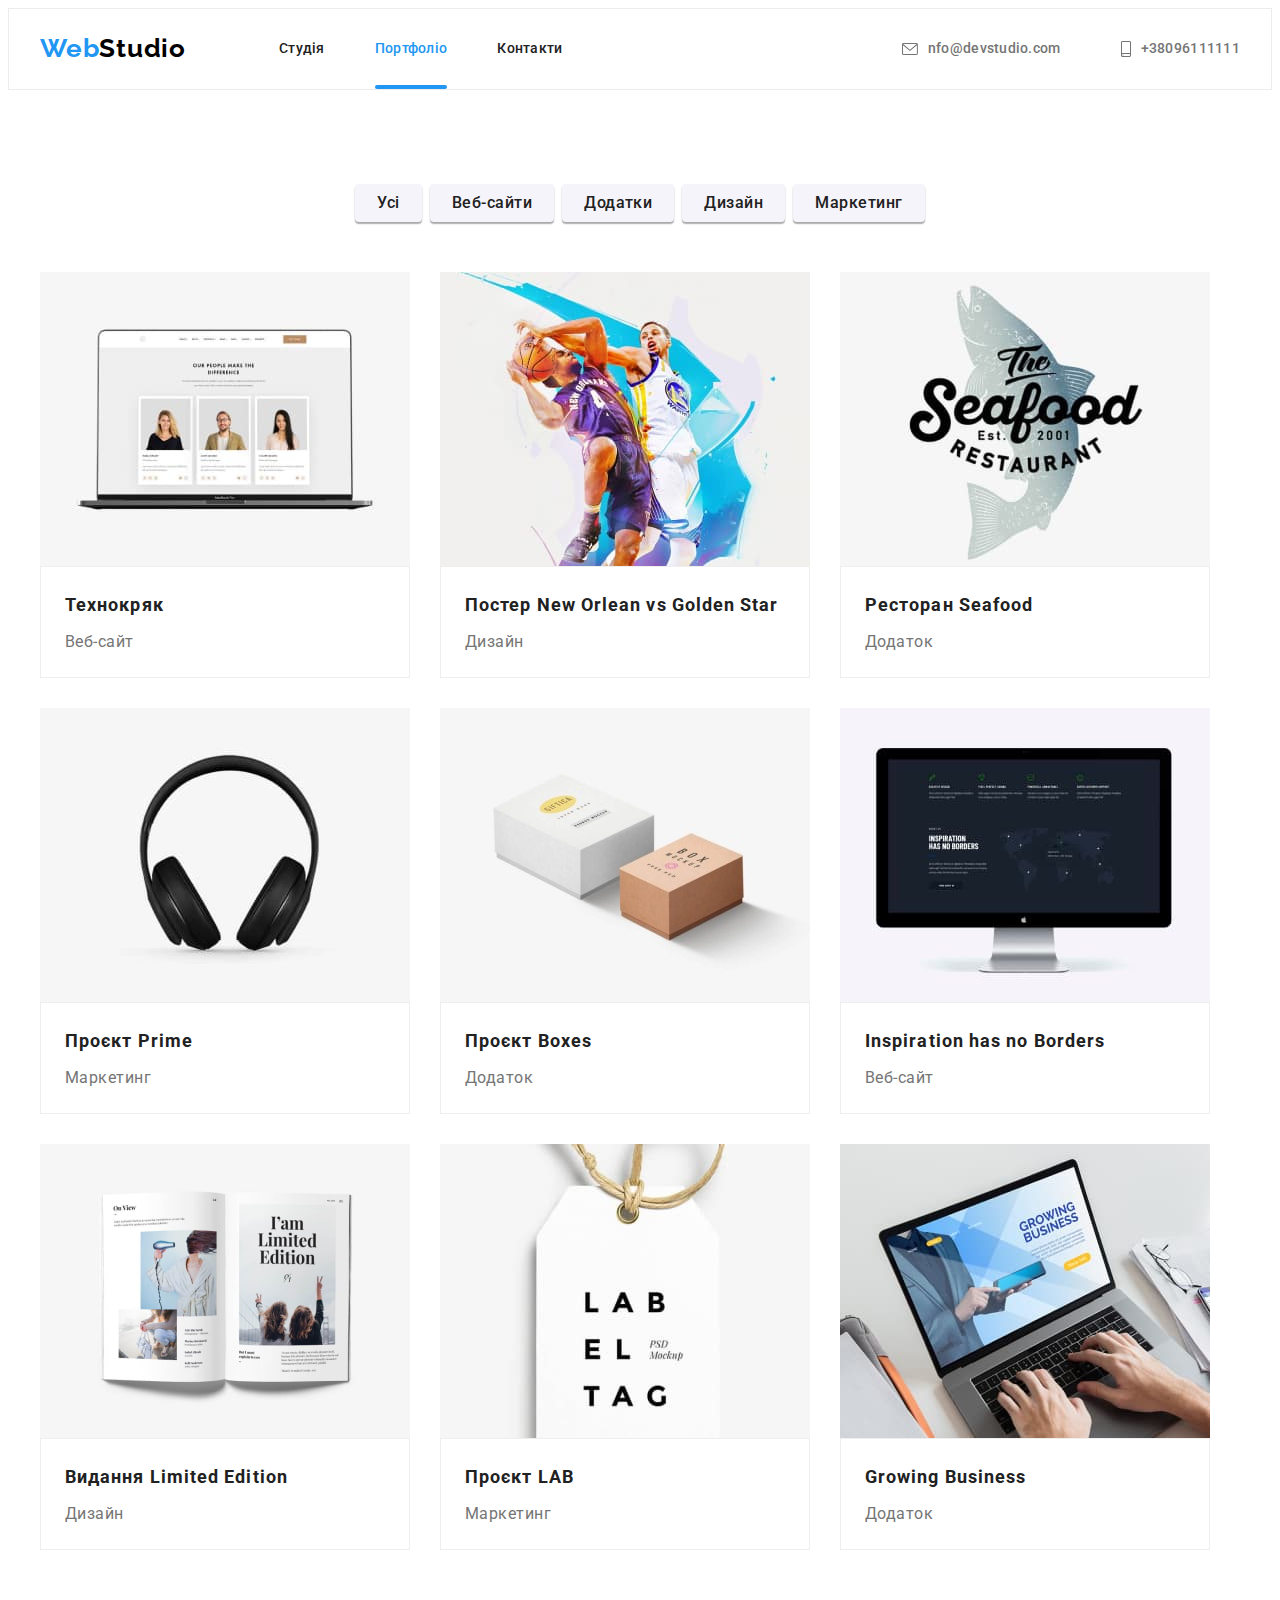
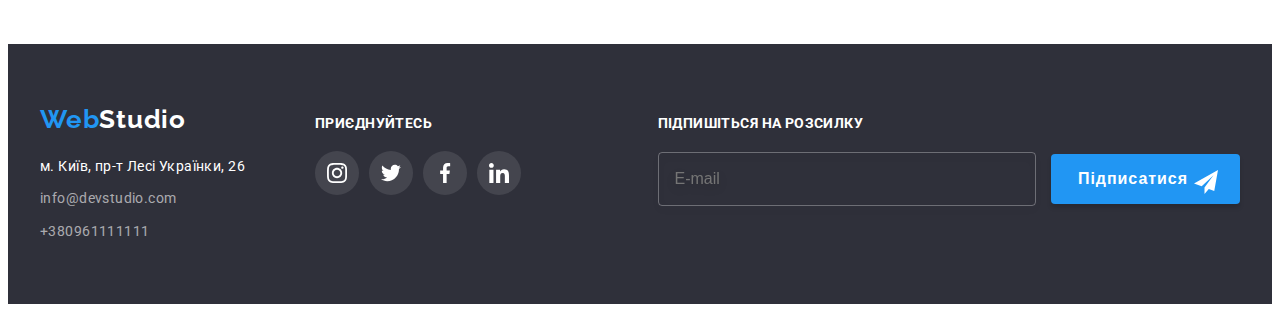
==== portfolio.html @ a63fe0e2 "Initial commit" ====
<!DOCTYPE html>
<html lang="uk">
<head>
    <meta charset="UTF-8" />
    <meta http-equiv="X-UA-Compatible" content="IE=edge" />
    <meta name="viewport" content="width=device-width, initial-scale=1.0" />
    <title>Document</title>
    <link href="https://fonts.googleapis.com/css2?family=Raleway:wght@700&family=Roboto:wght@400;500;700;900&display=swap"
    rel="stylesheet" />
    <link rel="stylesheet" href="https://cdnjs.cloudflare.com/ajax/libs/modern-normalize/1.1.0/modern-normalize.min.css"
        integrity="sha512-wpPYUAdjBVSE4KJnH1VR1HeZfpl1ub8YT/NKx4PuQ5NmX2tKuGu6U/JRp5y+Y8XG2tV+wKQpNHVUX03MfMFn9Q=="
        crossorigin="anonymous" referrerpolicy="no-referrer" />
    <link rel="stylesheet" href="./css/styles.css" />
</head>
<body>
    <header class="header">
        <div class="container header-container">
            <a class="header-logo link " href="./index.html">Web<span>Studio</span></a>
            <nav class="header-navigation"> 
                <ul class="header-list list"> 
                    <li class="header-item"><a class="header-link link" href="./index.html">Студія</a></li>
                    <li class="header-item"><a class="header-link link current" href="./portfolio.html">Портфоліо</a></li>
                    <li class="heder-item"><a class="header-link link" href="">Контакти</a></li>
                </ul>
            </nav>
            <ul class="nav-list list">
                <li class="nav-container">
                    <a class="nav-link link" href="mailto:info@devstudio.com">
                    <svg class="conect-icon" width="16" height="12">
                        <use href="./images/symbol-defs.svg#icon-envelopehover"></use>
                    </svg>nfo@devstudio.com</a></li>
                <li class="nav-container">
                    <a class="nav-link link" href="tel:+380961111111">
                    <svg class="conect-icon" width="10" height="16">
                        <use href="./images/symbol-defs.svg#icon-smartphone"></use>
                    </svg>+38096111111</a></li>
            </ul>
        </div>
    </header>
    <main>  
    <section class="selection"> 
            <h1 class="selection-title visually-hidden">Наші проекти</h1>
            <div class="container">
                <ul class="selection-list list">
                    <li><button class="selection-button" type="button">Усі</button>
                    <li><button class="selection-button" type="button">Веб-сайти</button>
                    <li><button class="selection-button" type="button">Додатки</button>
                    <li><button class="selection-button" type="button">Дизайн</button>
                    <li><button class="selection-button" type="button">Маркетинг</button>
                </ul>
                <ul class="selection-card-list list">
                    <li class="selection-item">
                        <a class="selection-link link" href="">
                            <div class="selection-top-wrap ">
                                <img src="./images/img(1).jpg" alt="Команда" width="370" height="294" />
                                <p class="selection-top-text">Ресурс пропонує комплексні пропозиції з різним рівнем функціоналу та сервісів. Все це дозволить відвідувачу отримати
                                    вичерпні відомості про компанію чи приватну особу.</p>
                            </div>
                            <div class="selection-card">
                                <h2 class="selection-subtitle">Технокряк</h2>
                                <p class="selection-text">Веб-сайт</p>
                                </div>
                        </a>
                    </li>
                    <li class="selection-item">
                        <a class="selection-link link" href="">
                            <div class="selection-top-wrap">
                                <img src="./images/img.jpg" alt="Постер" width="370" />
                                <p class="selection-top-text">Ресурс пропонує комплексні пропозиції з різним рівнем функціоналу та сервісів. Все це
                                    дозволить відвідувачу отримати
                                    вичерпні відомості про компанію чи приватну особу.</p>
                            </div>
                            <div class="selection-card">
                                <h2 class="selection-subtitle">Постер New Orlean vs Golden Star</h2>
                                <p class="selection-text">Дизайн</p>
                            </div>
                        </a>
                    </li>
                    <li class="selection-item">
                        <a class="selection-link link" href="">
                            <div class="selection-top-wrap">
                                <img src="./images/img(2).jpg" alt="Логотип ресторану" width="370" />
                                <p class="selection-top-text">Ресурс пропонує комплексні пропозиції з різним рівнем функціоналу та сервісів. Все це
                                    дозволить відвідувачу отримати
                                    вичерпні відомості про компанію чи приватну особу.</p>
                            </div>
                            <div class="selection-card">
                                <h2 class="selection-subtitle">Ресторан Seafood</h2>
                                <p class="selection-text">Додаток</p>
                            </div>
                        </a>
                    </li>
                    <li class="selection-item">
                        <a class="selection-link link" href="">
                           <div class="selection-top-wrap">
                                <img src="./images/img(3).jpg" alt="Навушники" width="370" />
                                <p class="selection-top-text">Ресурс пропонує комплексні пропозиції з різним рівнем функціоналу та сервісів. Все це
                                    дозволить відвідувачу отримати
                                    вичерпні відомості про компанію чи приватну особу.</p>
                           </div>
                            <div class="selection-card">
                                <h2 class="selection-subtitle">Проєкт Prime</h2>
                                <p class="selection-text">Маркетинг</p>
                            </div>
                        </a>
                    </li>
                    <li class="selection-item">
                        <a class="selection-link link" href="">
                           <div class="selection-top-wrap">
                                <img src="./images/img(4).jpg" alt="Коробочки" width="370" />
                                <p class="selection-top-text">Ресурс пропонує комплексні пропозиції з різним рівнем функціоналу та сервісів. Все це
                                    дозволить відвідувачу отримати
                                    вичерпні відомості про компанію чи приватну особу.</p>
                           </div>
                            <div class="selection-card">
                                <h2 class="selection-subtitle">Проєкт Boxes</h2>
                                <p class="selection-text">Додаток</p>
                            </div>
                        </a>
                    </li>
                    <li class="selection-item">
                        <a class="selection-link link" href="">
                            <div class="selection-top-wrap">
                                <img src="./images/img(6).jpg" alt="Компютер" width="370" />
                                <p class="selection-top-text">Ресурс пропонує комплексні пропозиції з різним рівнем функціоналу та сервісів. Все це
                                    дозволить відвідувачу отримати
                                    вичерпні відомості про компанію чи приватну особу.</p>
                            </div>
                            <div class="selection-card">
                                <h2 class="selection-subtitle">Inspiration has no Borders</h2>
                                <p class="selection-text">Веб-сайт</p>
                            </div>
                        </a>
                    </li>
                    <li class="selection-item">
                        <a class="selection-link link" href="">
                            <div class="selection-top-wrap">
                                <img src="./images/img(7).jpg" alt="Книжка" width="370" />
                                <p class="selection-top-text">Ресурс пропонує комплексні пропозиції з різним рівнем функціоналу та сервісів. Все це
                                    дозволить відвідувачу отримати
                                    вичерпні відомості про компанію чи приватну особу.</p>
                            </div>
                            <div class="selection-card">
                                <h2 class="selection-subtitle">Видання Limited Edition</h2>
                                <p class="selection-text">Дизайн</p>
                            </div>
                        </a>
                    </li>
                    <li class="selection-item">
                        <a class="selection-link link" href="">
                            <div class="selection-top-wrap">
                                <img src="./images/img(8).jpg" alt="Етикетка" width="370" />
                                <p class="selection-top-text">Ресурс пропонує комплексні пропозиції з різним рівнем функціоналу та сервісів. Все це
                                    дозволить відвідувачу отримати
                                    вичерпні відомості про компанію чи приватну особу.</p>
                            </div>
                            <div class="selection-card" >
                                <h2 class="selection-subtitle">Проєкт LAB</h2>
                                <p class="selection-text">Маркетинг</p>
                            </div>
                        </a>
                    </li>
                    <li class="selection-item">
                        <a class="selection-link link" href="">
                            <div class="selection-top-wrap">
                                <img src="./images/img(9).jpg" alt="Ноутбук" width="370" />
                                <p class="selection-top-text">Ресурс пропонує комплексні пропозиції з різним рівнем функціоналу та сервісів. Все це
                                    дозволить відвідувачу отримати
                                    вичерпні відомості про компанію чи приватну особу.</p>
                            </div>
                            <div class="selection-card">
                                <h2 class="selection-subtitle">Growing Business</h2>
                                <p class="selection-text">Додаток</p>
                            </div>
                        </a>
                    </li>
                </ul>
            </div>
    </section>
    </main>
    <footer class="footer">
        <div class="container contact-container">
            <div class="footer-contacts">
                <a class="footer-logo link" href="./index.html">Web<span>Studio</span></a>
                <address class="address">
                    <ul class="footer-list list">
                        <li class="footer-item">
                            <a class="footer-link-adres link" href="https://goo.gl/maps/wc6iRc1QhQnu1MyQA" target="_blank"
                                rel="noreferrer noopener"> м. Київ, пр-т Лесі Українки, 26</a></li>
                        <li class="footer-item">
                            <a class="footer-link link" href="mailto:info@devstudio.com">info@devstudio.com</a></li>
                        <li class="footer-item">
                            <a class="footer-link link" href="tel:+380961111111">+380961111111</a></li>
                    </ul>
                </address>
            </div>
            <div class="footer-online">
                <p class="footer-headline">Приєднуйтесь</p>
                <ul class="footer-online-list">
                    <li class="online-iteam">
                        <a class="online-soc-link" href="">
                            <svg class="online-soc-icon" width="20" height="20">
                                <use href="./images/symbol-defs.svg#icon-instagram"></use>
                            </svg>
                        </a>
                    </li>
                    <li class="online-iteam">
                        <a  class="online-soc-link" href="">
                            <svg class="online-soc-icon" width="20" height="20">
                                <use href="./images/symbol-defs.svg#icon-twitter"></use>
                            </svg>
                        </a>
                    </li>
                    <li class="online-iteam">
                        <a class="online-soc-link" href="">
                            <svg class="online-soc-icon" width="20" height="20">
                                <use href="./images/symbol-defs.svg#icon-facebook"></use>
                            </svg>
                        </a>
                    </li>
                    <li class="online-iteam">
                        <a  class="online-soc-link" href="">
                            <svg class="online-soc-icon" width="20" height="20">
                                <use href="./images/symbol-defs.svg#icon-linkedin"></use>
                            </svg>
                        </a>
                    </li>
                </ul>
            </div>
            <div class="footer-cheked">
                <p class="footer-headline-cheked">Підпишіться на розсилку</p>
                <input type="email" class="footer-input" placeholder="E-mail">
                <button class="footer-btn" type="submit">Підписатися
                    <svg class="footer-btn-icon" width="24" height="24">
                        <use href="./images/symbol-defs.svg#icon-icon-send"></use>
                    </svg>
                </button>
            </div>
        </div>
    </footer>
</body>

</html>
---- css/styles.css ----
/*@font-face {
    font-family: Roboto Bold;
    src: url(../fonts/Roboto-Bold.ttf);
}

@font-face {
    font-family: Roboto Black;
    src: url(../fonts/Roboto-Black.ttf);
}
@font-face {
        font-family:Roboto Medium ;
        src: url(../fonts/Roboto-Medium.ttf);
    }
@font-face {
    font-family: Roboto Regular;
    src: url(../fonts/Roboto-Regular.ttf);
}
@font-face {
    font-family: Raleway;
    src: url(../fonts/Raleway-VariableFont_wght.ttf);
}*/ 

:root{
    --main-title-color:#FFFFFF;
    --second-title-color: #2F303A;
    --accent-color:#2196F3;
    --maine-text-color:#757575;
    --typical-lh:1.19;
    --main-font:font-family:'Roboto',sans-serif;
    --timing-function:cubic-bezier(0.4,0,0.2,1)
    }
p, 
h1,
h2, 
h3, 
h4,
h5, 
h6 {
    margin: 0;
    }

ul, ol {
    margin: 0;
    padding-left: 0;
    }

address {
    font-style: normal;
}
img {
    display: block;
    max-width: 100%;
    height: auto;
}
.section {
    padding-top: 94px;
    padding-bottom: 94px;
}


body {
    font-family:'Roboto', sans-serif;
    font-size: 14px;
    letter-spacing: 0.03em;
    color:var(--main-title-color);
}


.header-logo span{
        color: #000000;
}

.footer-logo span {
    color: #FFFFFF;
}

.modal-treaty span {
    color: var(--accent-color);
}
.list {
    list-style: none;
}

.link {
    text-decoration: none;
}
.hero-button{
    font-style: inherit;
}
.section-title{
        font-family:var(--main-font);
        font-weight: 700;
        font-size: 36px;
        line-height: 1.16;
        text-align: center;
        letter-spacing: 0.03em;
}
.container {
    width: 1200px;
    padding-left: 15px;
    padding-right: 15px;
    margin: 0 auto;
}

.visually-hidden {
    position: absolute;
    width: 1px;
    height: 1px;
    margin: -1px;
    border: 0;
    padding: 0;

    white-space: nowrap;
    clip-path: inset(100%);
    clip: rect(0 0 0 0);
    overflow: hidden;
}


/* ----HEADER----- */
.header  {
    display:block;
    background-color: var(--main-title-color);
    border: 1px solid #ECECEC
}
.header-logo {
    margin-right: 93px;
    padding-top: 24px;
    padding-bottom: 25px;
}
.header-navigation {
    display: flex;
    align-items: center;
}
.header-container {
    display: flex;
    align-items: center;
}

.header-list{
    display: flex;
    gap: 50px;
}

.header-logo,
.footer-logo {
        font-family:'Raleway', sans-serif;
        font-weight: 700;
        font-size: 26px;
        line-height: var(--typical-lh);
        /* identical to box height */
        letter-spacing: 0.03em;
        color: var(--accent-color);
}
.header-link {
    font-family: var(--main-font);
    font-weight: 500;
    font-size: 14px;
    line-height: 1.14;
    letter-spacing: 0.02em;
    color: #212121;
    transition-property: color;
    transition-timing-function: var(--timing-function);
    transition-duration: 250ms; 
    display: block; 
    padding: 32px 0;


}

    .header-link.current {
    position: relative;
    display: block;
    text-decoration: none;
    color:var(--accent-color);
    padding: 32px 0;
    
    
} 

.header-link.current::after {
    content: "";
    position: absolute;
    left: 0;
    bottom: 0;
    display: block;
    width: 100%;
    height: 4px;
    background: #2196F3;
    border-radius: 2px;
}

.header-link:hover,
.header-link:focus,
.header-link.current:hover,
.header-link.current:focus,
.nav-link:hover, 
.nav-link:focus,
.button:hover,
.footer-link:hover,
.footer-link:focus,
.footer-link-adres:hover,
.footer-link-adres:focus {
color:var(--accent-color);
}

.nav-list {
    display: flex;gap: 50px;
    margin-left: auto;

}
.nav-link {
    font-family: var(--main-font);
    font-weight: 500;
    font-size: 14px;
    line-height: 1.14;
    letter-spacing: 0.02em;
    color:var(--maine-text-color);
    display: flex;
    align-items: center;
    margin-right: 0;
    margin-left: auto;
    gap: 10px;
    transition-property: color;
    transition-timing-function:var(--timing-function);
    transition-duration: 250ms;
}


.conect-icon {
    align-items: center;
    margin-left: 10px;
    fill: currentColor;
}
.conect-icon:hover 
.conect-icon:focus {
    color: var(--accent-color);
}

.current {
    color: var(--accent-color);
}
/* ----------HERO-------------- */

.hero{
    background-color: #2F303A;
    text-align: center;
    padding-top: 200px;
    padding-bottom: 280px;
    background-image: linear-gradient(rgba(47, 48, 58, 0.4), 
    rgba(47, 48, 58, 0.4)), 
    url(../images/hero.jpg);
    background-repeat: no-repeat;
    background-position: center;
    background-size: cover;
    max-width: 1600px;
    height: 600px;
    margin-left: auto;
    margin-right: auto;

}

.hero-title{
    font-family: var(--main-font);
    font-weight: 900;
    font-size: 44px;
    line-height: 1.36;
    text-align: center;
    letter-spacing: 0.06em;
    text-transform: uppercase;
    color: var(--main-title-color);
    margin: 0 auto;
    max-width: 696px;
    margin-bottom: 30px;
}
.hero-button {
    font-family: var(--main-font);
    font-weight: 700;
    font-size: 16px;
    line-height: 1.88;
    /* identical to box height, or 188% */
    
    align-items: center;
    text-align: center;
    letter-spacing: 0.06em;
    cursor: pointer;
    color: #FFFFFF;
    background: var(--accent-color);
    border-radius: 4px;
    padding: 12px 32px;
    border: none;
    
}



/* --------ABOUT------- */
.about {
    padding-bottom: 94px;
    padding-top: 94px;
}


.about-list {
    display: flex;
    gap: 30px;
}
.about-item::before {
    display: block;
    content: "";
    height: 120px;
    background-repeat: no-repeat;
    background-position: center;
    background-color: #F5F4FA;
    
}
.icon-antenna::before {
    background-image: url(../images/antenna1\(1\).svg);
}
.icon-clock::before {
    background-image: url(../images/clock1\(1\).svg);
}
.icon-diagram::before{
    background-image: url(../images/diagram1.svg);
}
.icon-astronaut::before {
    background-image: url(../images/astronaut\(1\).svg);
}
.about-subtitle {
        font-family: var(--main-font);
        font-weight: 700;
        font-size: 14px;
        line-height: 1.14;
        letter-spacing: 0.03em;
        text-transform: uppercase;
        color: var(--second-title-color);
        padding-top: 30px ;
        padding-bottom: 10px;
}

.about-text {
    font-family: var(--main-font);
    font-weight: 400;
    font-size: 14px;
    line-height: 1.71;
    letter-spacing: 0.03em;
    color:var(--maine-text-color);
    
}
/* -----PORTFOLIO----- */

.portfolio { 
    padding-bottom: 94px;
}

.portfolio-title ,
.team-title {
    color: var(--second-title-color);
    margin-bottom: 50px;
}

.portfolio-list {
    display: flex;
    gap: 30px;
}
img {
    display: block;
    min-width: 100%;
    height: auto;
}

.portfolio-text {
        font-weight: 700;
        line-height: 1.14;
        text-transform: uppercase;
        color: #FFFFFF;
        width: 370px;
        height: 70px;
        display: flex;
        align-items: center;
        justify-content: center;
        background-color: rgba(47, 48, 58, 0.8);
        position: absolute;
        bottom: 0;
}

.portfolio-item {
    position: relative;
}


/* ------TEAM------ */
.team {
    background: #F5F4FA;
    padding-top: 94px;
    padding-bottom: 94px;

}

.team-list {
    display: flex;
    gap: 30px;
}

.team-item {
    background: #FFFFFF;
        /* material shadow v1 */
    box-shadow: 0px 1px 3px rgba(0, 0, 0, 0.12), 0px 1px 1px rgba(0, 0, 0, 0.14), 0px 2px 1px rgba(0, 0, 0, 0.2);
    border-radius: 0px 0px 4px 4px;
    width: calc((100%-60px)/3);
    align-items: center;
}
.team-item-content {
    padding-top: 30px;
    padding-bottom: 30px;
    box-shadow: 0px 10px 3px rgba(0, 0, 0, 0.12);
}

.team-title {
        color: var(--second-title-color);
}

.team-subtitle {
        font-family: var(--main-font);
        font-weight: 500;
        font-size: 16px;
        line-height:var(--typical-lh);
        /* identical to box height */
        text-align: center;
        letter-spacing: 0.03em;
        color: var(--second-title-color);
        margin-bottom: 10px
        ;
}

.team-text{
    font-family: var(--main-font);
    font-size: 16px;
    line-height:var(--typical-lh);
    /* identical to box height */
    text-align: center;
    letter-spacing: 0.03em;
    color:var(--maine-text-color);
    margin-bottom: 16px;
} 
.team-soc-list {
    display: flex;
    align-items: center;
    justify-content: center;
    gap: 10px;

}

.team-soc-link {
    width: 44px;
    height: 44px;
    border-radius: 50%; 
    display: flex;
    align-items: center;
    justify-content: center;
    cursor: pointer;
    color: #AFB1B8;
    transition-property: background-color, color;
    transition-duration: 250ms;
    transition-timing-function: var(--timing-function);


}
.team-soc-icon {
    fill: currentColor;
    
}
.team-soc-link:hover,
.team-soc-link:focus {
background-color: var(--accent-color);
color: #FFFFFF;
}


/*---------CLIENTS---------*/
.clients {
    padding-top: 94px;
    padding-bottom: 94px;
}
.clients-list {
    display: flex;
    gap: 30px;
}
.clients-title {
    margin-bottom: 50px;
    font-weight: 700;
    font-size: 36px;
    line-height: 1.23;
    text-align: center;
    letter-spacing: 0.03em;
    color: #212121;

}

.clients-soc-link {
    width: 170px;
    height: 92px;
    border: 1px solid #AFB1B8; 
    border-radius: 4px;
    cursor: pointer;
    color: #AFB1B8;
    display: flex;
    align-items: center;
    justify-content: center;
    transition-property: color, border;
    transition-duration: 250ms;
    transition-timing-function: var(--timing-function);
}


.client-soc-icon { 
    fill: currentColor;
}

.clients-soc-link:hover,
.clients-soc-link:focus {
    border: 1px solid ;
    color: var(--accent-color);
}

/*---------PORTFOLIO--------*/

/*-----SELECTION------  */

.selection {
    padding: 94px 0;
}

.selection-list {
    display: flex;
    justify-content: center;
    column-gap: 8px;
    margin-bottom: 50px;
}

.selection-button {
    font-family: var(--main-font);
    font-weight: 500;
    font-size: 16px;
    line-height: 1.62;
    /* identical to box height, or 162% */
    text-align: center;
    letter-spacing: 0.03em;
    color: #212121;
    background: #F5F4FA;
    cursor: pointer;
    /* shadow-middle */
    padding: 6px 22px;
    box-shadow: 0px 2px 1px rgba(0, 0, 0, 0.2), 0px 1px 2px rgba(0, 0, 0, 0.08), 0px 2px 2px rgba(0, 0, 0, 0.12);
    border-radius: 4px;
    border-bottom: 1px solid #ECECEC;
    border: none;
    transition-property: background-color, color, box-shadow;
    transition-duration: 250ms;
    transition-timing-function: var(--timing-function);
}

.selection-button:hover,
.selection-button:focus {
    color: var(--main-title-color);
    background: var(--accent-color);
    box-shadow: 0px 4px 4px rgba(0, 0, 0, 0.25);
}

.selection-link {
    display: block;
    transition-property: background-color, color, box-shadow;
    transition-duration: 250ms;
    transition-timing-function: var(--timing-function);
}

.selection-link:hover,
.selection-link:focus {
    box-shadow: 0px 5px 5px 0px rgba(0, 0, 0, 0.6);
}
.selection-item {
    transition-property:  box-shadow;
    transition-duration: 250ms;
    transition-timing-function: var(--timing-function);
}
.selection-item:hover .selection-top-text {
    transform: translateY(0);


}

.selection-top-wrap {
    position: relative;
    overflow: hidden;
}

.selection-top-text {
    position: absolute;
    top: 0;
    left: 0;
    color: #FFFFFF;
    font-weight: 400;
    font-size: 18px;
    line-height: 1.56;
    letter-spacing: 0.03em;
    background-color: #2196F3;
    padding: 63px 24px;
    height: 100%;
    transform: translateY(100%);
    transition: transform 300ms linear;
    overflow: auto;
}

.selection-subtitle {
    font-family: var(--main-font);
    font-weight: 700;
    font-size: 18px;
    line-height: 2;
    /* identical to box height, or 200% */
    letter-spacing: 0.06em;
    color: #212121;
    margin-bottom: 4px;
}

.selection-text {
    font-family: var(--main-font);
    font-weight: 400;
    font-size: 16px;
    line-height: 1.87;
    /* identical to box height, or 188% */
    letter-spacing: 0.03em;
    color: #757575;
}

.selection-card-list {
    display: flex;
    flex-wrap: wrap;
    gap: 30px;
    width: ((100%-60px)/3);
}

.selection-card {
    padding: 20px 24px;
    border: 1px solid #EEEEEE;
}



/* ---------FOOTER-------- */

.footer {
    background-color: #2F303A;
    padding: 60px 0;
}
.address {
    font-style: normal;
    margin-top: 20px;
}

.footer-link-adres {
    font-family: var(--main-font);
        font-size: 14px;
        line-height: 1.71;
        letter-spacing: 0.03em;
        color: #FFFFFF;
        transition-property:  color;
        transition-duration: 250ms;
        transition-timing-function: var(--timing-function);
}
.footer-link {
    font-family: var(--main-font);
    font-size: 14px;
    line-height: 1.71;
    letter-spacing: 0.03em;
    color: rgba(255, 255, 255, 0.6);
    transition-property: color;
    transition-duration: 250ms;
    transition-timing-function: var(--timing-function);
}
.footer-item {
    margin-bottom: 9px;
}
.footer-item:last-child {
    margin-bottom:  0px;
}
.contact-container {
    display: flex;
    align-items: baseline;
    
}
.footer-online{
    margin-left: 70px;
}

.footer-headline { 
    font-weight: 700;
    line-height: 1,14;   
    letter-spacing: 0,03em;
    text-transform: uppercase;
    color:#FFFFFF; 
    margin-bottom: 20px;
}
.footer-online-list {
    display: flex;
    justify-content:space-between;
    gap: 10px;

}
.online-iteam {
    display: flex;   
}

.online-soc-link {
    width: 44px;
    height: 44px;
    border-radius: 50%;
    display: flex;
    align-items: center;
    justify-content: center;
    background-color:rgba(255, 255, 255, 0.1);
    fill: #FFFFFF;
    transition-property: background-color;
    transition-duration: 250ms;
    transition-timing-function: var(--timing-function);
}
.online-soc-link:hover,
.online-soc-link:focus {
    background-color: var(--accent-color);
}

.footer-cheked {
    margin-left: auto;
}
.online-soc-icon {
    color: currentColor;
}
.footer-headline-cheked {
    font-weight: 700;
    font-size: 14px;
    line-height: 1.14;
    letter-spacing: 0.03em;
    text-transform: uppercase;
    color: #FFFFFF;
    margin-bottom: 20px;
}
.footer-input {
    width: 358px;
    height: 50px;
    border: 1px solid rgba(255, 255, 255, 0.3);
    filter: drop-shadow(0px 4px 4px rgba(0, 0, 0, 0.15));
    border-radius: 4px;
    font-weight: 400;
    font-size: 16px;
    line-height: 1.25;
    color: rgba(255, 255, 255, 0.6);
    background-color: transparent;
    cursor: pointer;
    padding-left: 16px;

    
}

.footer-btn {
    padding: 8px 50px 8px 25px;
    margin-left: 12px;
    font-weight: 700;
    font-size: 16px;
    line-height: 1.88;
    letter-spacing: 0.06em;
    color: #FFFFFF;
    background-color: var(--accent-color);
    box-shadow: 0px 4px 4px rgba(0, 0, 0, 0.15);
    border-radius: 4px;
    border-color: transparent;
    position: relative;
    cursor: pointer;
    
}
.footer-btn-icon {
    position: absolute;
    bottom: 8px;
    right: 8px;
    transform: translate(-50%);
}


/*------MODAL----------*/
.backdrop {
    position: fixed;
    top: 0;
    left: 0;
    width: 100%;
    height: 100%;
    background-color: rgba(0, 0, 0, 0.2);
    transition: opacity 250ms ,  visibility 250ms;
    transition-timing-function: var(--timing-function);
}

.modal {
    width: 528px;
    min-height: 581px;
    background-color: #FFFFFF;
    position: absolute;
    top: 50%;
    left: 50%;
    transform: translate(-50%, -50%) scaleY(1);
    transition: transform 250ms ;
    transition-timing-function: var(--timing-function);
    padding: 40px;
}

.backdrop.is-hidden .modal {
    transform: translate(-50%, -50%) scaleY(0);
}

.modal-btn {
    width: 30px;
    height: 30px;
    color: var(--maine-text-color);
    border: 1px solid #757575;
    border-radius: 50%;
    background-color: transparent;
    position: absolute;
    right: 8px;
    top: 8px;
    display: flex;
    align-items: center;
    justify-content: center;
    padding: 0;
    cursor: pointer;
    transition: color 250ms var(--timing-function),
    border 250ms var(--timing-function)
}
.modal-close-icon {
    position: absolute;
    fill: currentColor;
}

.modal-btn:focus ,
.modal-btn:hover {
    border: 1px solid var(--accent-color);
    color: var(--accent-color);
}

.modal-title {
    font-size: 20px;
    font-weight: 700;
    line-height: 1.15;
    text-align: center;
    color: #212121;
    margin-bottom: 12px;
    
}


.is-hidden {
    opacity: 0;
    visibility: hidden;
    pointer-events: none;
}
.modal-input {
    width: 100%;
    height: 40px;
    border: 1px solid;
    border-radius: 6px;
    font-size: 12px;
    font-weight: 400;
    line-height: 1.16;
    outline: transparent;
    padding-left: 42px;
    cursor: pointer;
    position: relative;
    transition: color 250ms var(--timing-function),
    border 250ms var(--timing-function)
    
}
.modal-input-icon {
    position: absolute;
    top: 50%;
    transform: translateY(-50%);
    left: 15px;
    cursor: pointer;
    fill: var(--maine-text-color);

}

.modal-input:focus  {
    border: 1px solid var(--accent-color);
}

.modal-input:focus +.modal-input-icon {
    fill: var(--accent-color);
}

.form-field {
    display: block;
    margin-bottom: 10px ;
}
.modal-label-text {
    font-weight: 400;
    font-size: 12px;
    line-height: 1.16;
    letter-spacing: 0.01em;
    color: var(--maine-text-color);
    margin-bottom: 4px;
    display: block;
}
.input-wrap {
position: relative;
}

.modal-coment {
    width: 100%;
    height: 120px;
    border: 1px solid var(--maine-text-color);
    border-radius:6px ;
    resize: none;
    padding: 10px;
    outline: transparent;
    transition: color 250ms var(--timing-function), border 250ms var(--timing-function);
}

.modal-coment:focus {
    border-color: var(--accent-color) ;
}

.modal-coment::placeholder {
    font-size: 12px;
    line-height: 1.16;
    color: rgba(117, 117, 117, 0.5);
}
.treaty {
color: var(--accent-color);
}

.check-text {
    font-weight: 400;
    font-size: 14px;
    line-height: 1.71;
    letter-spacing: 0.03em;
    color: var(--maine-text-color);
    display: flex;
    align-items: center;
    justify-content: center;
    gap: 10px;
    margin-bottom: 30px;
    }

    .check-text span {
    width: 16px;
    height: 15px;
    border: 2px solid var(--second-title-color);
    border-radius: 2px;
    margin-right: 5px;
    display: flex;
    align-items: center;
    justify-content: center;
    fill: transparent;
    position: relative;
    }

    .input-check:checked + .check-text span {
        background-color: var(--accent-color);
        border-color: transparent;
        fill: #FFFFFF;
    }

    .input-check:focus + .check-text span {
    border-color:var(--accent-color);
    }

    .check-btn {
        padding: 8px 50px;
        color: #FFFFFF;
        background-color: var(--accent-color);
        box-shadow: 0px 4px 4px rgba(0, 0, 0, 0.15);
        border-radius: 4px;
        border-color: transparent;
        font-weight: 700;
        font-size: 16px;
        line-height: 1.87;
        letter-spacing: 0.06em;
        display: flex;
        align-items: center;
        justify-content: center;
        cursor: pointer;
        position: absolute;
        left: 50%;
        transform: translate(-50%);


    }
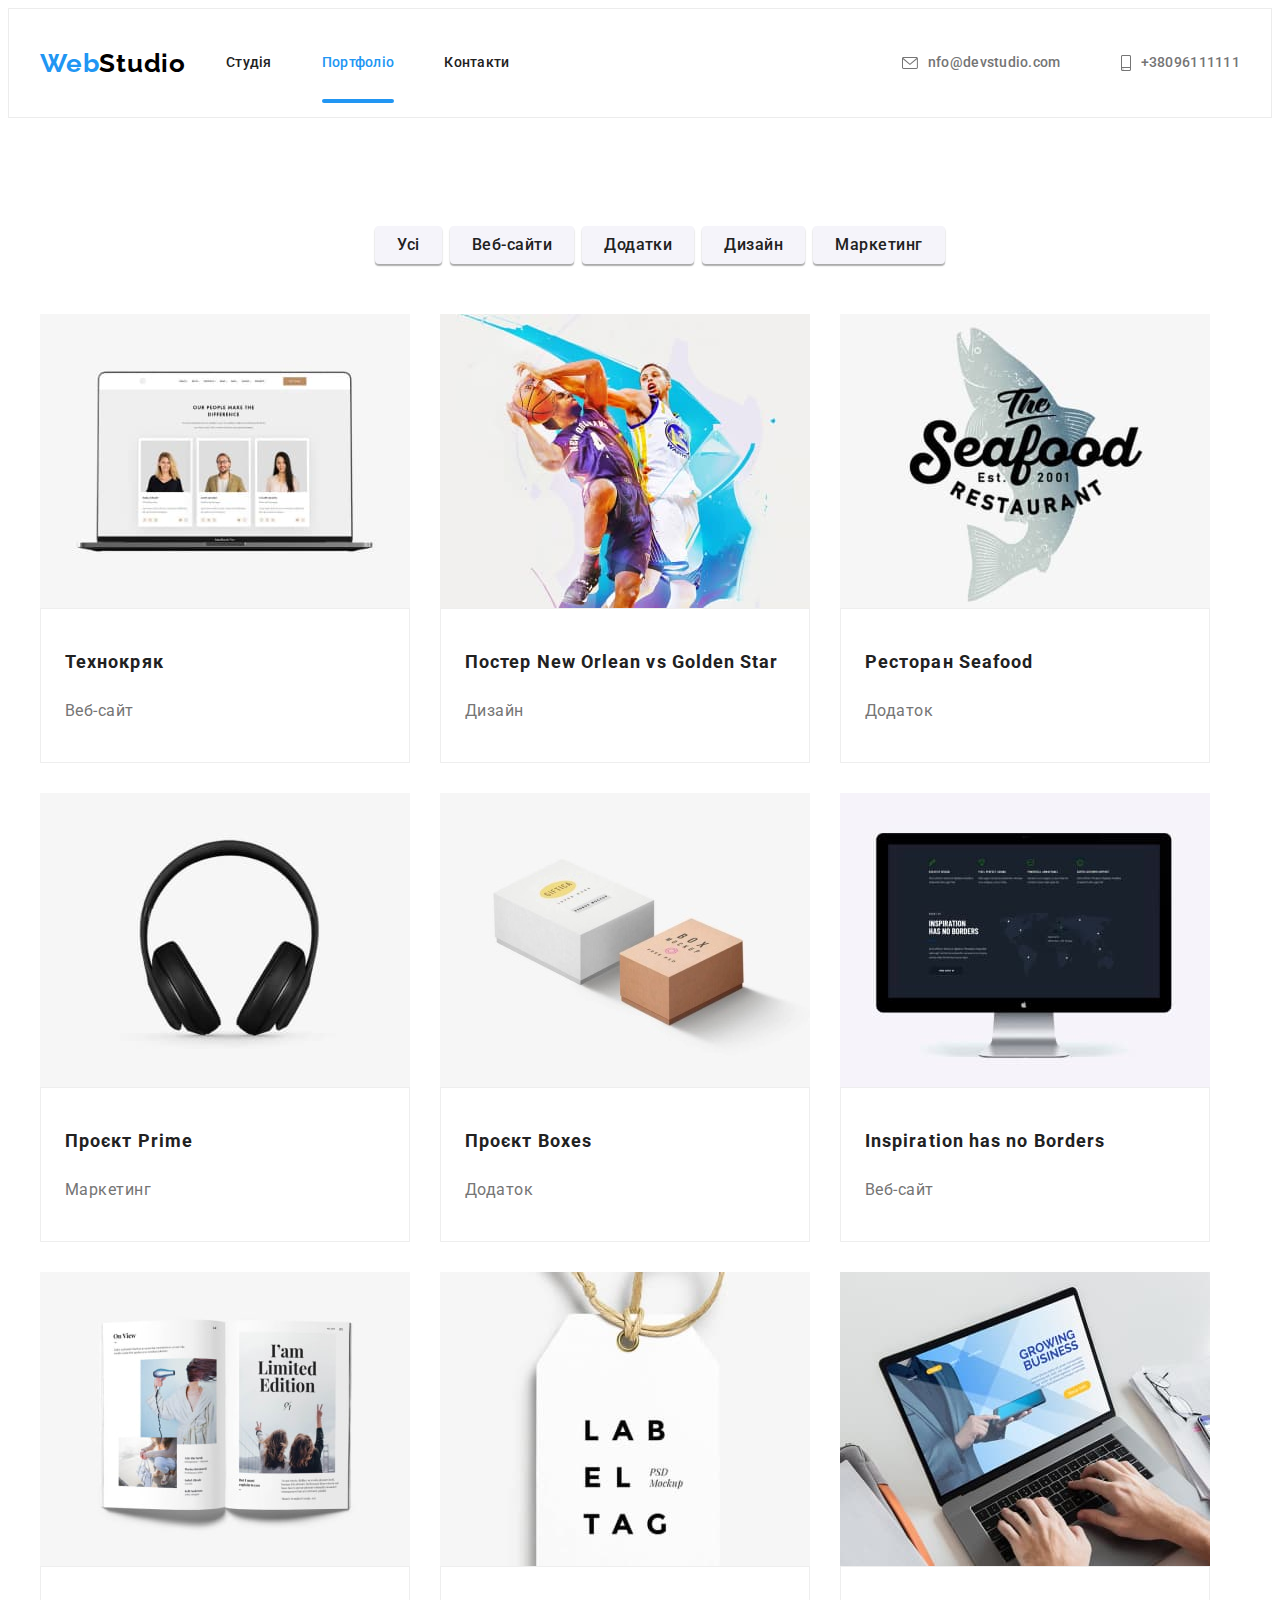
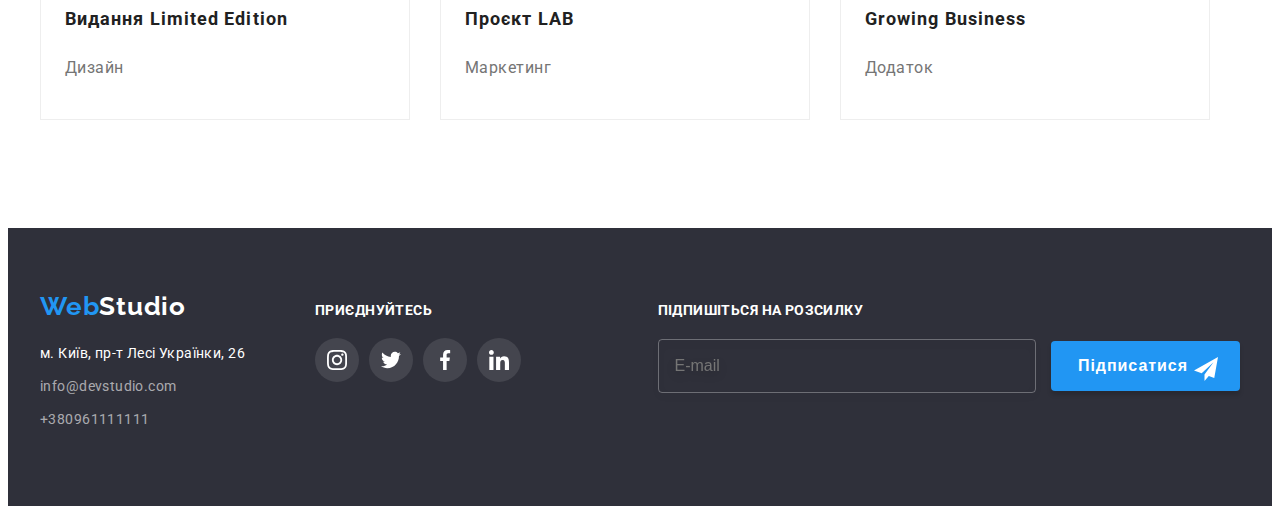
==== commit 60a1bddb: "SASS" ====
--- a/portfolio.html
+++ b/portfolio.html
@@ -11,6 +11,7 @@
         integrity="sha512-wpPYUAdjBVSE4KJnH1VR1HeZfpl1ub8YT/NKx4PuQ5NmX2tKuGu6U/JRp5y+Y8XG2tV+wKQpNHVUX03MfMFn9Q=="
         crossorigin="anonymous" referrerpolicy="no-referrer" />
     <link rel="stylesheet" href="./css/styles.css" />
+    <link rel="stylesheet" href="./css/main.min.css" />
 </head>
 <body>
     <header class="header">
--- a/css/styles.css
+++ b/css/styles.css
@@ -20,770 +20,32 @@
     font-family: Raleway;
     src: url(../fonts/Raleway-VariableFont_wght.ttf);
 }*/ 
-
-:root{
-    --main-title-color:#FFFFFF;
-    --second-title-color: #2F303A;
-    --accent-color:#2196F3;
-    --maine-text-color:#757575;
-    --typical-lh:1.19;
-    --main-font:font-family:'Roboto',sans-serif;
-    --timing-function:cubic-bezier(0.4,0,0.2,1)
-    }
-p, 
-h1,
-h2, 
-h3, 
-h4,
-h5, 
-h6 {
-    margin: 0;
-    }
-
-ul, ol {
-    margin: 0;
-    padding-left: 0;
-    }
-
-address {
-    font-style: normal;
-}
-img {
-    display: block;
-    max-width: 100%;
-    height: auto;
-}
-.section {
-    padding-top: 94px;
-    padding-bottom: 94px;
-}
-
-
-body {
-    font-family:'Roboto', sans-serif;
-    font-size: 14px;
-    letter-spacing: 0.03em;
-    color:var(--main-title-color);
-}
-
-
-.header-logo span{
-        color: #000000;
-}
-
-.footer-logo span {
-    color: #FFFFFF;
-}
-
 .modal-treaty span {
     color: var(--accent-color);
 }
-.list {
-    list-style: none;
-}
-
-.link {
-    text-decoration: none;
-}
-.hero-button{
-    font-style: inherit;
-}
-.section-title{
-        font-family:var(--main-font);
-        font-weight: 700;
-        font-size: 36px;
-        line-height: 1.16;
-        text-align: center;
-        letter-spacing: 0.03em;
-}
-.container {
-    width: 1200px;
-    padding-left: 15px;
-    padding-right: 15px;
-    margin: 0 auto;
-}
-
-.visually-hidden {
-    position: absolute;
-    width: 1px;
-    height: 1px;
-    margin: -1px;
-    border: 0;
-    padding: 0;
-
-    white-space: nowrap;
-    clip-path: inset(100%);
-    clip: rect(0 0 0 0);
-    overflow: hidden;
-}
-
 
 /* ----HEADER----- */
-.header  {
-    display:block;
-    background-color: var(--main-title-color);
-    border: 1px solid #ECECEC
-}
-.header-logo {
-    margin-right: 93px;
-    padding-top: 24px;
-    padding-bottom: 25px;
-}
-.header-navigation {
-    display: flex;
-    align-items: center;
-}
-.header-container {
-    display: flex;
-    align-items: center;
-}
-
-.header-list{
-    display: flex;
-    gap: 50px;
-}
-
-.header-logo,
-.footer-logo {
-        font-family:'Raleway', sans-serif;
-        font-weight: 700;
-        font-size: 26px;
-        line-height: var(--typical-lh);
-        /* identical to box height */
-        letter-spacing: 0.03em;
-        color: var(--accent-color);
-}
-.header-link {
-    font-family: var(--main-font);
-    font-weight: 500;
-    font-size: 14px;
-    line-height: 1.14;
-    letter-spacing: 0.02em;
-    color: #212121;
-    transition-property: color;
-    transition-timing-function: var(--timing-function);
-    transition-duration: 250ms; 
-    display: block; 
-    padding: 32px 0;
-
-
-}
-
-    .header-link.current {
-    position: relative;
-    display: block;
-    text-decoration: none;
-    color:var(--accent-color);
-    padding: 32px 0;
-    
-    
-} 
-
-.header-link.current::after {
-    content: "";
-    position: absolute;
-    left: 0;
-    bottom: 0;
-    display: block;
-    width: 100%;
-    height: 4px;
-    background: #2196F3;
-    border-radius: 2px;
-}
-
-.header-link:hover,
-.header-link:focus,
-.header-link.current:hover,
-.header-link.current:focus,
-.nav-link:hover, 
-.nav-link:focus,
-.button:hover,
-.footer-link:hover,
-.footer-link:focus,
-.footer-link-adres:hover,
-.footer-link-adres:focus {
-color:var(--accent-color);
-}
-
-.nav-list {
-    display: flex;gap: 50px;
-    margin-left: auto;
-
-}
-.nav-link {
-    font-family: var(--main-font);
-    font-weight: 500;
-    font-size: 14px;
-    line-height: 1.14;
-    letter-spacing: 0.02em;
-    color:var(--maine-text-color);
-    display: flex;
-    align-items: center;
-    margin-right: 0;
-    margin-left: auto;
-    gap: 10px;
-    transition-property: color;
-    transition-timing-function:var(--timing-function);
-    transition-duration: 250ms;
-}
-
-
-.conect-icon {
-    align-items: center;
-    margin-left: 10px;
-    fill: currentColor;
-}
-.conect-icon:hover 
-.conect-icon:focus {
-    color: var(--accent-color);
-}
-
-.current {
-    color: var(--accent-color);
-}
+
 /* ----------HERO-------------- */
 
-.hero{
-    background-color: #2F303A;
-    text-align: center;
-    padding-top: 200px;
-    padding-bottom: 280px;
-    background-image: linear-gradient(rgba(47, 48, 58, 0.4), 
-    rgba(47, 48, 58, 0.4)), 
-    url(../images/hero.jpg);
-    background-repeat: no-repeat;
-    background-position: center;
-    background-size: cover;
-    max-width: 1600px;
-    height: 600px;
-    margin-left: auto;
-    margin-right: auto;
-
-}
-
-.hero-title{
-    font-family: var(--main-font);
-    font-weight: 900;
-    font-size: 44px;
-    line-height: 1.36;
-    text-align: center;
-    letter-spacing: 0.06em;
-    text-transform: uppercase;
-    color: var(--main-title-color);
-    margin: 0 auto;
-    max-width: 696px;
-    margin-bottom: 30px;
-}
-.hero-button {
-    font-family: var(--main-font);
-    font-weight: 700;
-    font-size: 16px;
-    line-height: 1.88;
-    /* identical to box height, or 188% */
-    
-    align-items: center;
-    text-align: center;
-    letter-spacing: 0.06em;
-    cursor: pointer;
-    color: #FFFFFF;
-    background: var(--accent-color);
-    border-radius: 4px;
-    padding: 12px 32px;
-    border: none;
-    
-}
-
-
-
 /* --------ABOUT------- */
-.about {
-    padding-bottom: 94px;
-    padding-top: 94px;
-}
-
-
-.about-list {
-    display: flex;
-    gap: 30px;
-}
-.about-item::before {
-    display: block;
-    content: "";
-    height: 120px;
-    background-repeat: no-repeat;
-    background-position: center;
-    background-color: #F5F4FA;
-    
-}
-.icon-antenna::before {
-    background-image: url(../images/antenna1\(1\).svg);
-}
-.icon-clock::before {
-    background-image: url(../images/clock1\(1\).svg);
-}
-.icon-diagram::before{
-    background-image: url(../images/diagram1.svg);
-}
-.icon-astronaut::before {
-    background-image: url(../images/astronaut\(1\).svg);
-}
-.about-subtitle {
-        font-family: var(--main-font);
-        font-weight: 700;
-        font-size: 14px;
-        line-height: 1.14;
-        letter-spacing: 0.03em;
-        text-transform: uppercase;
-        color: var(--second-title-color);
-        padding-top: 30px ;
-        padding-bottom: 10px;
-}
-
-.about-text {
-    font-family: var(--main-font);
-    font-weight: 400;
-    font-size: 14px;
-    line-height: 1.71;
-    letter-spacing: 0.03em;
-    color:var(--maine-text-color);
-    
-}
+
 /* -----PORTFOLIO----- */
 
-.portfolio { 
-    padding-bottom: 94px;
-}
-
-.portfolio-title ,
-.team-title {
-    color: var(--second-title-color);
-    margin-bottom: 50px;
-}
-
-.portfolio-list {
-    display: flex;
-    gap: 30px;
-}
-img {
-    display: block;
-    min-width: 100%;
-    height: auto;
-}
-
-.portfolio-text {
-        font-weight: 700;
-        line-height: 1.14;
-        text-transform: uppercase;
-        color: #FFFFFF;
-        width: 370px;
-        height: 70px;
-        display: flex;
-        align-items: center;
-        justify-content: center;
-        background-color: rgba(47, 48, 58, 0.8);
-        position: absolute;
-        bottom: 0;
-}
-
-.portfolio-item {
-    position: relative;
-}
-
-
 /* ------TEAM------ */
-.team {
-    background: #F5F4FA;
-    padding-top: 94px;
-    padding-bottom: 94px;
-
-}
-
-.team-list {
-    display: flex;
-    gap: 30px;
-}
-
-.team-item {
-    background: #FFFFFF;
-        /* material shadow v1 */
-    box-shadow: 0px 1px 3px rgba(0, 0, 0, 0.12), 0px 1px 1px rgba(0, 0, 0, 0.14), 0px 2px 1px rgba(0, 0, 0, 0.2);
-    border-radius: 0px 0px 4px 4px;
-    width: calc((100%-60px)/3);
-    align-items: center;
-}
-.team-item-content {
-    padding-top: 30px;
-    padding-bottom: 30px;
-    box-shadow: 0px 10px 3px rgba(0, 0, 0, 0.12);
-}
-
-.team-title {
-        color: var(--second-title-color);
-}
-
-.team-subtitle {
-        font-family: var(--main-font);
-        font-weight: 500;
-        font-size: 16px;
-        line-height:var(--typical-lh);
-        /* identical to box height */
-        text-align: center;
-        letter-spacing: 0.03em;
-        color: var(--second-title-color);
-        margin-bottom: 10px
-        ;
-}
-
-.team-text{
-    font-family: var(--main-font);
-    font-size: 16px;
-    line-height:var(--typical-lh);
-    /* identical to box height */
-    text-align: center;
-    letter-spacing: 0.03em;
-    color:var(--maine-text-color);
-    margin-bottom: 16px;
-} 
-.team-soc-list {
-    display: flex;
-    align-items: center;
-    justify-content: center;
-    gap: 10px;
-
-}
-
-.team-soc-link {
-    width: 44px;
-    height: 44px;
-    border-radius: 50%; 
-    display: flex;
-    align-items: center;
-    justify-content: center;
-    cursor: pointer;
-    color: #AFB1B8;
-    transition-property: background-color, color;
-    transition-duration: 250ms;
-    transition-timing-function: var(--timing-function);
-
-
-}
-.team-soc-icon {
-    fill: currentColor;
-    
-}
-.team-soc-link:hover,
-.team-soc-link:focus {
-background-color: var(--accent-color);
-color: #FFFFFF;
-}
+
+
 
 
 /*---------CLIENTS---------*/
-.clients {
-    padding-top: 94px;
-    padding-bottom: 94px;
-}
-.clients-list {
-    display: flex;
-    gap: 30px;
-}
-.clients-title {
-    margin-bottom: 50px;
-    font-weight: 700;
-    font-size: 36px;
-    line-height: 1.23;
-    text-align: center;
-    letter-spacing: 0.03em;
-    color: #212121;
-
-}
-
-.clients-soc-link {
-    width: 170px;
-    height: 92px;
-    border: 1px solid #AFB1B8; 
-    border-radius: 4px;
-    cursor: pointer;
-    color: #AFB1B8;
-    display: flex;
-    align-items: center;
-    justify-content: center;
-    transition-property: color, border;
-    transition-duration: 250ms;
-    transition-timing-function: var(--timing-function);
-}
-
-
-.client-soc-icon { 
-    fill: currentColor;
-}
-
-.clients-soc-link:hover,
-.clients-soc-link:focus {
-    border: 1px solid ;
-    color: var(--accent-color);
-}
 
 /*---------PORTFOLIO--------*/
 
 /*-----SELECTION------  */
 
-.selection {
-    padding: 94px 0;
-}
-
-.selection-list {
-    display: flex;
-    justify-content: center;
-    column-gap: 8px;
-    margin-bottom: 50px;
-}
-
-.selection-button {
-    font-family: var(--main-font);
-    font-weight: 500;
-    font-size: 16px;
-    line-height: 1.62;
-    /* identical to box height, or 162% */
-    text-align: center;
-    letter-spacing: 0.03em;
-    color: #212121;
-    background: #F5F4FA;
-    cursor: pointer;
-    /* shadow-middle */
-    padding: 6px 22px;
-    box-shadow: 0px 2px 1px rgba(0, 0, 0, 0.2), 0px 1px 2px rgba(0, 0, 0, 0.08), 0px 2px 2px rgba(0, 0, 0, 0.12);
-    border-radius: 4px;
-    border-bottom: 1px solid #ECECEC;
-    border: none;
-    transition-property: background-color, color, box-shadow;
-    transition-duration: 250ms;
-    transition-timing-function: var(--timing-function);
-}
-
-.selection-button:hover,
-.selection-button:focus {
-    color: var(--main-title-color);
-    background: var(--accent-color);
-    box-shadow: 0px 4px 4px rgba(0, 0, 0, 0.25);
-}
-
-.selection-link {
-    display: block;
-    transition-property: background-color, color, box-shadow;
-    transition-duration: 250ms;
-    transition-timing-function: var(--timing-function);
-}
-
-.selection-link:hover,
-.selection-link:focus {
-    box-shadow: 0px 5px 5px 0px rgba(0, 0, 0, 0.6);
-}
-.selection-item {
-    transition-property:  box-shadow;
-    transition-duration: 250ms;
-    transition-timing-function: var(--timing-function);
-}
-.selection-item:hover .selection-top-text {
-    transform: translateY(0);
-
-
-}
-
-.selection-top-wrap {
-    position: relative;
-    overflow: hidden;
-}
-
-.selection-top-text {
-    position: absolute;
-    top: 0;
-    left: 0;
-    color: #FFFFFF;
-    font-weight: 400;
-    font-size: 18px;
-    line-height: 1.56;
-    letter-spacing: 0.03em;
-    background-color: #2196F3;
-    padding: 63px 24px;
-    height: 100%;
-    transform: translateY(100%);
-    transition: transform 300ms linear;
-    overflow: auto;
-}
-
-.selection-subtitle {
-    font-family: var(--main-font);
-    font-weight: 700;
-    font-size: 18px;
-    line-height: 2;
-    /* identical to box height, or 200% */
-    letter-spacing: 0.06em;
-    color: #212121;
-    margin-bottom: 4px;
-}
-
-.selection-text {
-    font-family: var(--main-font);
-    font-weight: 400;
-    font-size: 16px;
-    line-height: 1.87;
-    /* identical to box height, or 188% */
-    letter-spacing: 0.03em;
-    color: #757575;
-}
-
-.selection-card-list {
-    display: flex;
-    flex-wrap: wrap;
-    gap: 30px;
-    width: ((100%-60px)/3);
-}
-
-.selection-card {
-    padding: 20px 24px;
-    border: 1px solid #EEEEEE;
-}
-
 
 
 /* ---------FOOTER-------- */
-
-.footer {
-    background-color: #2F303A;
-    padding: 60px 0;
-}
-.address {
-    font-style: normal;
-    margin-top: 20px;
-}
-
-.footer-link-adres {
-    font-family: var(--main-font);
-        font-size: 14px;
-        line-height: 1.71;
-        letter-spacing: 0.03em;
-        color: #FFFFFF;
-        transition-property:  color;
-        transition-duration: 250ms;
-        transition-timing-function: var(--timing-function);
-}
-.footer-link {
-    font-family: var(--main-font);
-    font-size: 14px;
-    line-height: 1.71;
-    letter-spacing: 0.03em;
-    color: rgba(255, 255, 255, 0.6);
-    transition-property: color;
-    transition-duration: 250ms;
-    transition-timing-function: var(--timing-function);
-}
-.footer-item {
-    margin-bottom: 9px;
-}
-.footer-item:last-child {
-    margin-bottom:  0px;
-}
-.contact-container {
-    display: flex;
-    align-items: baseline;
-    
-}
-.footer-online{
-    margin-left: 70px;
-}
-
-.footer-headline { 
-    font-weight: 700;
-    line-height: 1,14;   
-    letter-spacing: 0,03em;
-    text-transform: uppercase;
-    color:#FFFFFF; 
-    margin-bottom: 20px;
-}
-.footer-online-list {
-    display: flex;
-    justify-content:space-between;
-    gap: 10px;
-
-}
-.online-iteam {
-    display: flex;   
-}
-
-.online-soc-link {
-    width: 44px;
-    height: 44px;
-    border-radius: 50%;
-    display: flex;
-    align-items: center;
-    justify-content: center;
-    background-color:rgba(255, 255, 255, 0.1);
-    fill: #FFFFFF;
-    transition-property: background-color;
-    transition-duration: 250ms;
-    transition-timing-function: var(--timing-function);
-}
-.online-soc-link:hover,
-.online-soc-link:focus {
-    background-color: var(--accent-color);
-}
-
-.footer-cheked {
-    margin-left: auto;
-}
-.online-soc-icon {
-    color: currentColor;
-}
-.footer-headline-cheked {
-    font-weight: 700;
-    font-size: 14px;
-    line-height: 1.14;
-    letter-spacing: 0.03em;
-    text-transform: uppercase;
-    color: #FFFFFF;
-    margin-bottom: 20px;
-}
-.footer-input {
-    width: 358px;
-    height: 50px;
-    border: 1px solid rgba(255, 255, 255, 0.3);
-    filter: drop-shadow(0px 4px 4px rgba(0, 0, 0, 0.15));
-    border-radius: 4px;
-    font-weight: 400;
-    font-size: 16px;
-    line-height: 1.25;
-    color: rgba(255, 255, 255, 0.6);
-    background-color: transparent;
-    cursor: pointer;
-    padding-left: 16px;
-
-    
-}
-
-.footer-btn {
-    padding: 8px 50px 8px 25px;
-    margin-left: 12px;
-    font-weight: 700;
-    font-size: 16px;
-    line-height: 1.88;
-    letter-spacing: 0.06em;
-    color: #FFFFFF;
-    background-color: var(--accent-color);
-    box-shadow: 0px 4px 4px rgba(0, 0, 0, 0.15);
-    border-radius: 4px;
-    border-color: transparent;
-    position: relative;
-    cursor: pointer;
-    
-}
-.footer-btn-icon {
-    position: absolute;
-    bottom: 8px;
-    right: 8px;
-    transform: translate(-50%);
-}
-
 
 /*------MODAL----------*/
 .backdrop {
@@ -793,7 +55,7 @@
     width: 100%;
     height: 100%;
     background-color: rgba(0, 0, 0, 0.2);
-    transition: opacity 250ms ,  visibility 250ms;
+    transition: opacity 250ms, visibility 250ms;
     transition-timing-function: var(--timing-function);
 }
 
@@ -805,7 +67,7 @@
     top: 50%;
     left: 50%;
     transform: translate(-50%, -50%) scaleY(1);
-    transition: transform 250ms ;
+    transition: transform 250ms;
     transition-timing-function: var(--timing-function);
     padding: 40px;
 }
@@ -830,14 +92,15 @@
     padding: 0;
     cursor: pointer;
     transition: color 250ms var(--timing-function),
-    border 250ms var(--timing-function)
-}
+        border 250ms var(--timing-function)
+}
+
 .modal-close-icon {
     position: absolute;
     fill: currentColor;
 }
 
-.modal-btn:focus ,
+.modal-btn:focus,
 .modal-btn:hover {
     border: 1px solid var(--accent-color);
     color: var(--accent-color);
@@ -850,7 +113,7 @@
     text-align: center;
     color: #212121;
     margin-bottom: 12px;
-    
+
 }
 
 
@@ -859,6 +122,7 @@
     visibility: hidden;
     pointer-events: none;
 }
+
 .modal-input {
     width: 100%;
     height: 40px;
@@ -872,9 +136,9 @@
     cursor: pointer;
     position: relative;
     transition: color 250ms var(--timing-function),
-    border 250ms var(--timing-function)
-    
-}
+        border 250ms var(--timing-function)
+}
+
 .modal-input-icon {
     position: absolute;
     top: 50%;
@@ -885,18 +149,19 @@
 
 }
 
-.modal-input:focus  {
+.modal-input:focus {
     border: 1px solid var(--accent-color);
 }
 
-.modal-input:focus +.modal-input-icon {
+.modal-input:focus+.modal-input-icon {
     fill: var(--accent-color);
 }
 
 .form-field {
     display: block;
-    margin-bottom: 10px ;
-}
+    margin-bottom: 10px;
+}
+
 .modal-label-text {
     font-weight: 400;
     font-size: 12px;
@@ -906,15 +171,16 @@
     margin-bottom: 4px;
     display: block;
 }
+
 .input-wrap {
-position: relative;
+    position: relative;
 }
 
 .modal-coment {
     width: 100%;
     height: 120px;
     border: 1px solid var(--maine-text-color);
-    border-radius:6px ;
+    border-radius: 6px;
     resize: none;
     padding: 10px;
     outline: transparent;
@@ -922,7 +188,7 @@
 }
 
 .modal-coment:focus {
-    border-color: var(--accent-color) ;
+    border-color: var(--accent-color);
 }
 
 .modal-coment::placeholder {
@@ -930,8 +196,9 @@
     line-height: 1.16;
     color: rgba(117, 117, 117, 0.5);
 }
+
 .treaty {
-color: var(--accent-color);
+    color: var(--accent-color);
 }
 
 .check-text {
@@ -945,9 +212,9 @@
     justify-content: center;
     gap: 10px;
     margin-bottom: 30px;
-    }
-
-    .check-text span {
+}
+
+.check-text span {
     width: 16px;
     height: 15px;
     border: 2px solid var(--second-title-color);
@@ -958,40 +225,39 @@
     justify-content: center;
     fill: transparent;
     position: relative;
-    }
-
-    .input-check:checked + .check-text span {
-        background-color: var(--accent-color);
-        border-color: transparent;
-        fill: #FFFFFF;
-    }
-
-    .input-check:focus + .check-text span {
-    border-color:var(--accent-color);
-    }
-
-    .check-btn {
-        padding: 8px 50px;
-        color: #FFFFFF;
-        background-color: var(--accent-color);
-        box-shadow: 0px 4px 4px rgba(0, 0, 0, 0.15);
-        border-radius: 4px;
-        border-color: transparent;
-        font-weight: 700;
-        font-size: 16px;
-        line-height: 1.87;
-        letter-spacing: 0.06em;
-        display: flex;
-        align-items: center;
-        justify-content: center;
-        cursor: pointer;
-        position: absolute;
-        left: 50%;
-        transform: translate(-50%);
-
-
-    }
-
-
-
-
+}
+
+.input-check:checked+.check-text span {
+    background-color: var(--accent-color);
+    border-color: transparent;
+    fill: #FFFFFF;
+}
+
+.input-check:focus+.check-text span {
+    border-color: var(--accent-color);
+}
+
+.check-btn {
+    padding: 8px 50px;
+    color: #FFFFFF;
+    background-color: var(--accent-color);
+    box-shadow: 0px 4px 4px rgba(0, 0, 0, 0.15);
+    border-radius: 4px;
+    border-color: transparent;
+    font-weight: 700;
+    font-size: 16px;
+    line-height: 1.87;
+    letter-spacing: 0.06em;
+    display: flex;
+    align-items: center;
+    justify-content: center;
+    cursor: pointer;
+    position: absolute;
+    left: 50%;
+    transform: translate(-50%);
+
+
+}
+
+
+
--- a/css/main.min.css
+++ b/css/main.min.css
@@ -0,0 +1 @@
+:root{--main-title-color: #FFFFFF;--second-title-color: #2F303A;--accent-color: #2196F3;--maine-text-color: #757575;--typical-lh: 1.19;--main-font: font-family:"Roboto", sans-serif;--timing-function: cubic-bezier(0.4, 0, 0.2, 1) }.current{color:var(--accent-color)}.visually-hidden{position:absolute;width:1px;height:1px;margin:-1px;border:0;padding:0;white-space:nowrap;-webkit-clip-path:inset(100%);clip-path:inset(100%);clip:rect(0 0 0 0);overflow:hidden}body{font-family:"Roboto",sans-serif;font-size:14px;letter-spacing:.03em;color:var(--main-title-color)}.list{list-style:none}.link{text-decoration:none}.nav-list{display:flex;gap:50px;margin-left:auto}.nav-link{font-family:var(--main-font);font-weight:500;font-size:14px;line-height:1.14;letter-spacing:.02em;color:var(--maine-text-color);display:flex;align-items:center;margin-right:0;margin-left:auto;gap:10px;transition-property:color;transition-timing-function:var(--timing-function);transition-duration:250ms}.nav-link:hover,.nav-link:focus{color:var(--accent-color)}.container{width:1200px;padding-left:15px;padding-right:15px;margin:0 auto}.header-logo,.footer-logo{font-family:"Raleway",sans-serif;font-weight:700;font-size:26px;line-height:var(--typical-lh);letter-spacing:.03em;color:var(--accent-color)}.header-logo span{color:#000}.footer-logo span{color:#fff}.hero-button{font-style:inherit}.section{padding-top:94px;padding-bottom:94px}.section-title{font-family:var(--main-font);font-weight:700;font-size:36px;line-height:1.16;text-align:center;letter-spacing:.03em}.conect-icon{align-items:center;margin-left:10px;fill:currentColor}.conect-icon:hover .conect-icon:focus{color:var(--accent-color)}.header{display:block;background-color:var(--main-title-color);border:1px solid #ececec}.header-navigation{display:flex;align-items:center}.header-container{display:flex;align-items:center}.header-list{display:flex;gap:50px}.header-link{font-family:var(--main-font);font-weight:500;font-size:14px;line-height:1.14;letter-spacing:.02em;color:#212121;transition-property:color;transition-timing-function:var(--timing-function);transition-duration:250ms;display:block;padding:32px 0}.header-link.current{position:relative;display:block;text-decoration:none;color:var(--accent-color);padding:32px 0}.header-link.current::after{content:"";position:absolute;left:0;bottom:0;display:block;width:100%;height:4px;background:#2196f3;border-radius:2px}.header-link:hover,.header-link:focus,.header-link.current:hover,.header-link.current:focus,.button:hover{color:var(--accent-color)}.hero{background-color:#2f303a;text-align:center;padding-top:200px;padding-bottom:280px;background-image:linear-gradient(rgba(47, 48, 58, 0.4), rgba(47, 48, 58, 0.4)),url(../images/hero.jpg);background-repeat:no-repeat;background-position:center;background-size:cover;max-width:1600px;height:600px;margin-left:auto;margin-right:auto}.hero-title{font-family:var(--main-font);font-weight:900;font-size:44px;line-height:1.36;text-align:center;letter-spacing:.06em;text-transform:uppercase;color:var(--main-title-color);margin:0 auto;max-width:696px;margin-bottom:30px}.hero-button{font-family:var(--main-font);font-weight:700;font-size:16px;line-height:1.88;align-items:center;text-align:center;letter-spacing:.06em;cursor:pointer;color:#fff;background:var(--accent-color);border-radius:4px;padding:12px 32px;border:none}.about{padding-bottom:94px;padding-top:94px}.about-list{display:flex;gap:30px}.about-item::before{display:block;content:"";height:120px;background-repeat:no-repeat;background-position:center;background-color:#f5f4fa}.icon-antenna::before{background-image:url(../images/antenna1\(1\).svg)}.icon-clock::before{background-image:url(../images/clock1\(1\).svg)}.icon-diagram::before{background-image:url(../images/diagram1.svg)}.icon-astronaut::before{background-image:url(../images/astronaut\(1\).svg)}.about-subtitle{font-family:var(--main-font);font-weight:700;font-size:14px;line-height:1.14;letter-spacing:.03em;text-transform:uppercase;color:var(--second-title-color);padding-top:30px;padding-bottom:10px}.about-text{font-family:var(--main-font);font-weight:400;font-size:14px;line-height:1.71;letter-spacing:.03em;color:var(--maine-text-color)}.portfolio{padding-bottom:94px}.portfolio-title{color:var(--second-title-color);margin-bottom:50px}.portfolio-list{display:flex;gap:30px}.portfolio-text{font-weight:700;line-height:1.14;text-transform:uppercase;color:#fff;width:370px;height:70px;display:flex;align-items:center;justify-content:center;background-color:rgba(47,48,58,.8);position:absolute;bottom:0}img{display:block;min-width:100%;height:auto}.portfolio-item{position:relative}.team{background:#f5f4fa;padding-top:94px;padding-bottom:94px}.team-list{display:flex;gap:30px}.team-item{background:#fff;box-shadow:0px 1px 3px rgba(0,0,0,.12),0px 1px 1px rgba(0,0,0,.14),0px 2px 1px rgba(0,0,0,.2);border-radius:0px 0px 4px 4px;align-items:center}.team-item-content{padding-top:30px;padding-bottom:30px;box-shadow:0px 10px 3px rgba(0,0,0,.12)}.team-title{color:var(--second-title-color);margin-bottom:50px}.team-subtitle{font-family:var(--main-font);font-weight:500;font-size:16px;line-height:var(--typical-lh);text-align:center;letter-spacing:.03em;color:var(--second-title-color);margin-bottom:10px}.team-text{font-family:var(--main-font);font-size:16px;line-height:var(--typical-lh);text-align:center;letter-spacing:.03em;color:var(--maine-text-color);margin-bottom:16px}.team-soc-list{display:flex;align-items:center;justify-content:center;gap:10px}.team-soc-link{width:44px;height:44px;border-radius:50%;display:flex;align-items:center;justify-content:center;cursor:pointer;color:#afb1b8;transition-property:background-color,color;transition-duration:250ms;transition-timing-function:var(--timing-function)}.team-soc-icon{fill:currentColor}.team-soc-link:hover,.team-soc-link:focus{background-color:var(--accent-color);color:#fff}.clients{padding-top:94px;padding-bottom:94px}.clients-list{display:flex;gap:30px}.clients-title{margin-bottom:50px;font-weight:700;font-size:36px;line-height:1.23;text-align:center;letter-spacing:.03em;color:#212121}.clients-soc-link{width:170px;height:92px;border:1px solid #afb1b8;border-radius:4px;cursor:pointer;color:#afb1b8;display:flex;align-items:center;justify-content:center;transition-property:color,border;transition-duration:250ms;transition-timing-function:var(--timing-function)}.client-soc-icon{fill:currentColor}.clients-soc-link:hover,.clients-soc-link:focus{border:1px solid;color:var(--accent-color)}.selection{padding:94px 0}.selection-list{display:flex;justify-content:center;-moz-column-gap:8px;column-gap:8px;margin-bottom:50px}.selection-button{font-family:var(--main-font);font-weight:500;font-size:16px;line-height:1.62;text-align:center;letter-spacing:.03em;color:#212121;background:#f5f4fa;cursor:pointer;padding:6px 22px;box-shadow:0px 2px 1px rgba(0,0,0,.2),0px 1px 2px rgba(0,0,0,.08),0px 2px 2px rgba(0,0,0,.12);border-radius:4px;border-bottom:1px solid #ececec;border:none;transition-property:background-color,color,box-shadow;transition-duration:250ms;transition-timing-function:var(--timing-function)}.selection-button:hover,.selection-button:focus{color:var(--main-title-color);background:var(--accent-color);box-shadow:0px 4px 4px rgba(0,0,0,.25)}.selection-link{display:block;transition-property:background-color,color,box-shadow;transition-duration:250ms;transition-timing-function:var(--timing-function)}.selection-link:hover,.selection-link:focus{box-shadow:0px 5px 5px 0px rgba(0,0,0,.6)}.selection-item{transition-property:box-shadow;transition-duration:250ms;transition-timing-function:var(--timing-function)}.selection-item:hover .selection-top-text{transform:translateY(0)}.selection-top-wrap{position:relative;overflow:hidden}.selection-top-text{position:absolute;top:0;left:0;color:#fff;font-weight:400;font-size:18px;line-height:1.56;letter-spacing:.03em;background-color:#2196f3;padding:63px 24px;height:100%;transform:translateY(100%);transition:transform 300ms linear;overflow:auto}.selection-subtitle{font-family:var(--main-font);font-weight:700;font-size:18px;line-height:2;letter-spacing:.06em;color:#212121;margin-bottom:4px}.selection-text{font-family:var(--main-font);font-weight:400;font-size:16px;line-height:1.87;letter-spacing:.03em;color:#757575}.selection-card-list{display:flex;flex-wrap:wrap;gap:30px;padding-left:0}.selection-card{padding:20px 24px;border:1px solid #eee}.footer{background-color:#2f303a;padding:60px 0}.footer-list{padding-left:0}.address{font-style:normal;margin-top:20px}.footer-link-adres{font-family:var(--main-font);font-size:14px;line-height:1.71;letter-spacing:.03em;color:#fff;transition-property:color;transition-duration:250ms;transition-timing-function:var(--timing-function)}.footer-link{font-family:var(--main-font);font-size:14px;line-height:1.71;letter-spacing:.03em;color:rgba(255,255,255,.6);transition-property:color;transition-duration:250ms;transition-timing-function:var(--timing-function)}.footer-link:hover,.footer-link:focus,.footer-link-adres:hover,.footer-link-adres:focus{color:var(--accent-color)}.footer-item{margin-bottom:9px}.footer-item:last-child{margin-bottom:0px}.contact-container{display:flex;align-items:baseline}.footer-online{margin-left:70px}.footer-headline{font-weight:700;line-height:1,14;letter-spacing:0,3em;text-transform:uppercase;color:#fff;margin-bottom:20px}.footer-online-list{display:flex;justify-content:space-between;gap:10px;padding-left:0}.online-iteam{display:flex}.online-soc-link{width:44px;height:44px;border-radius:50%;display:flex;align-items:center;justify-content:center;background-color:rgba(255,255,255,.1);fill:#fff;transition-property:background-color;transition-duration:250ms;transition-timing-function:var(--timing-function)}.online-soc-link:hover,.online-soc-link:focus{background-color:var(--accent-color)}.footer-cheked{margin-left:auto}.online-soc-icon{color:currentColor}.footer-headline-cheked{font-weight:700;font-size:14px;line-height:1.14;letter-spacing:.03em;text-transform:uppercase;color:#fff;margin-bottom:20px}.footer-input{width:358px;height:50px;border:1px solid rgba(255,255,255,.3);filter:drop-shadow(0px 4px 4px rgba(0, 0, 0, 0.15));border-radius:4px;font-weight:400;font-size:16px;line-height:1.25;color:rgba(255,255,255,.6);background-color:rgba(0,0,0,0);cursor:pointer;padding-left:16px}.footer-btn{padding:8px 50px 8px 25px;margin-left:12px;font-weight:700;font-size:16px;line-height:1.88;letter-spacing:.06em;color:#fff;background-color:var(--accent-color);box-shadow:0px 4px 4px rgba(0,0,0,.15);border-radius:4px;border-color:rgba(0,0,0,0);position:relative;cursor:pointer}.footer-btn-icon{position:absolute;bottom:8px;right:8px;transform:translate(-50%)}/*# sourceMappingURL=main.min.css.map */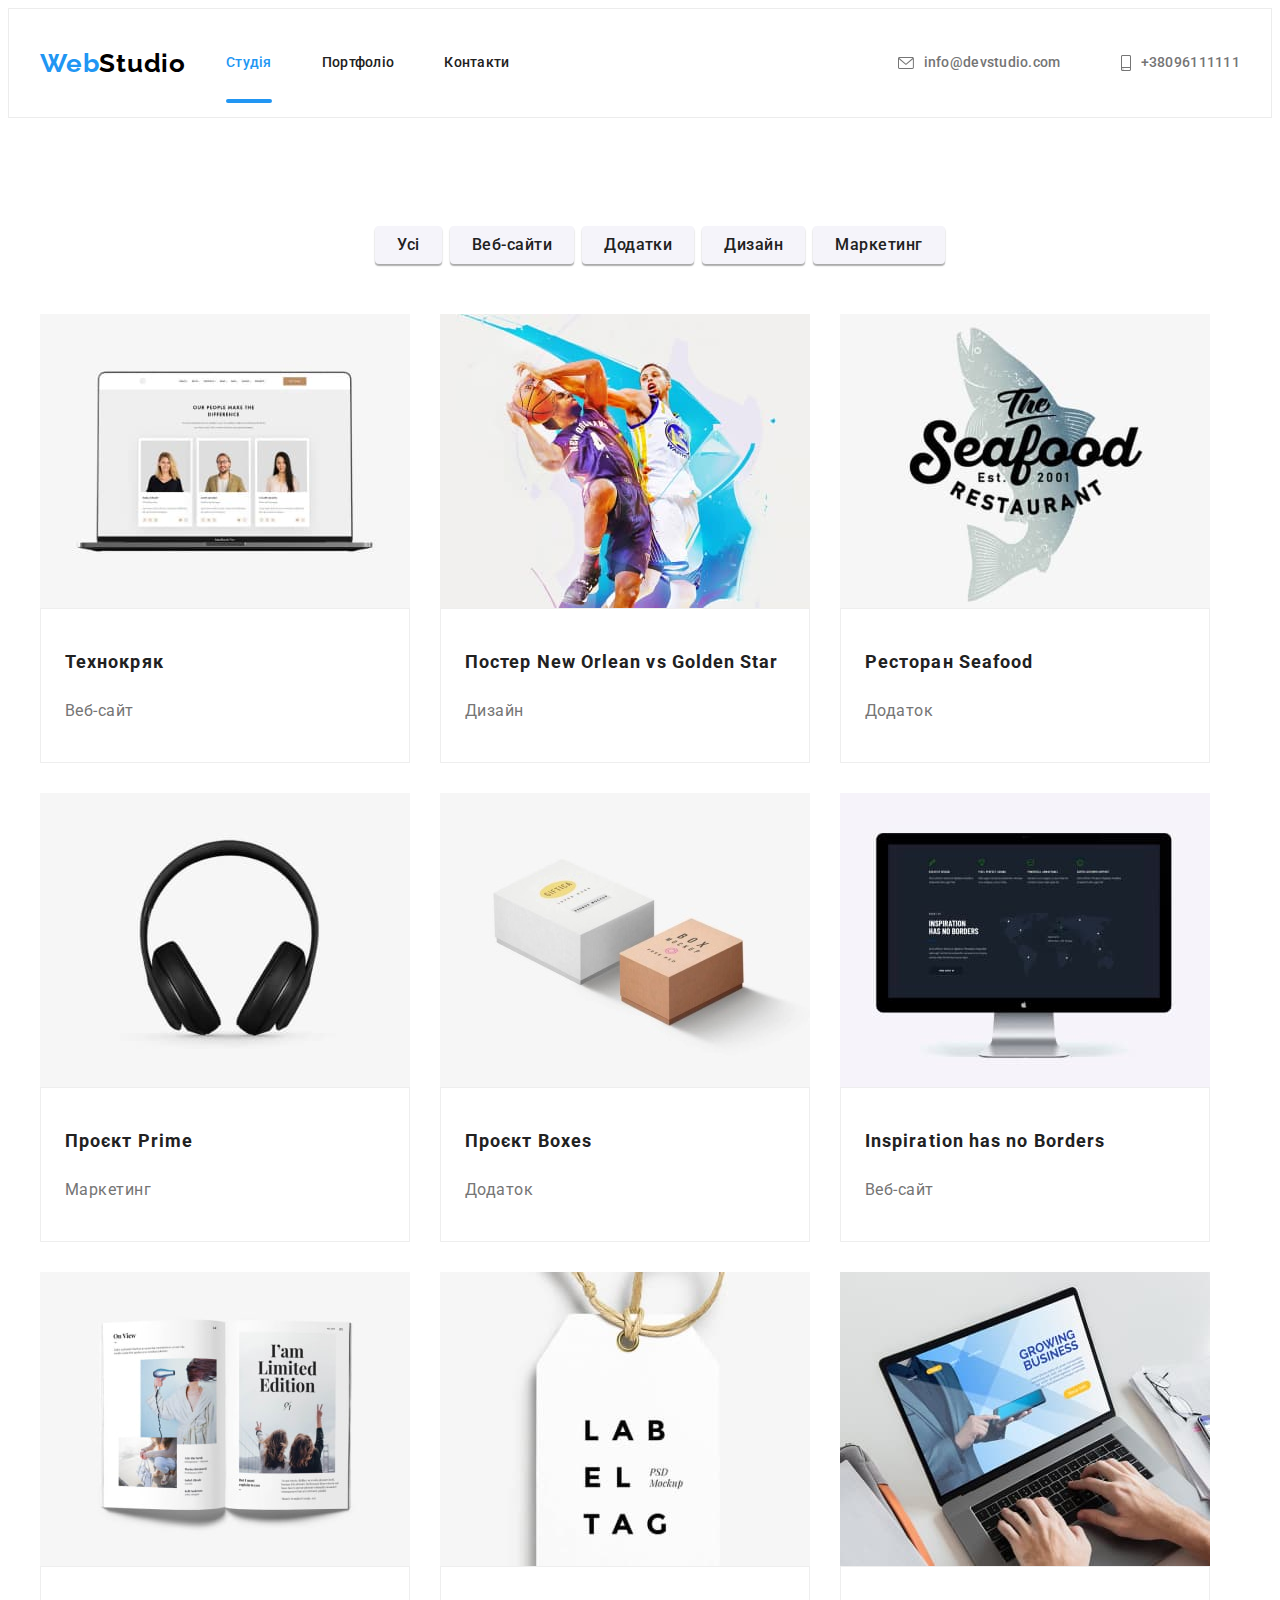
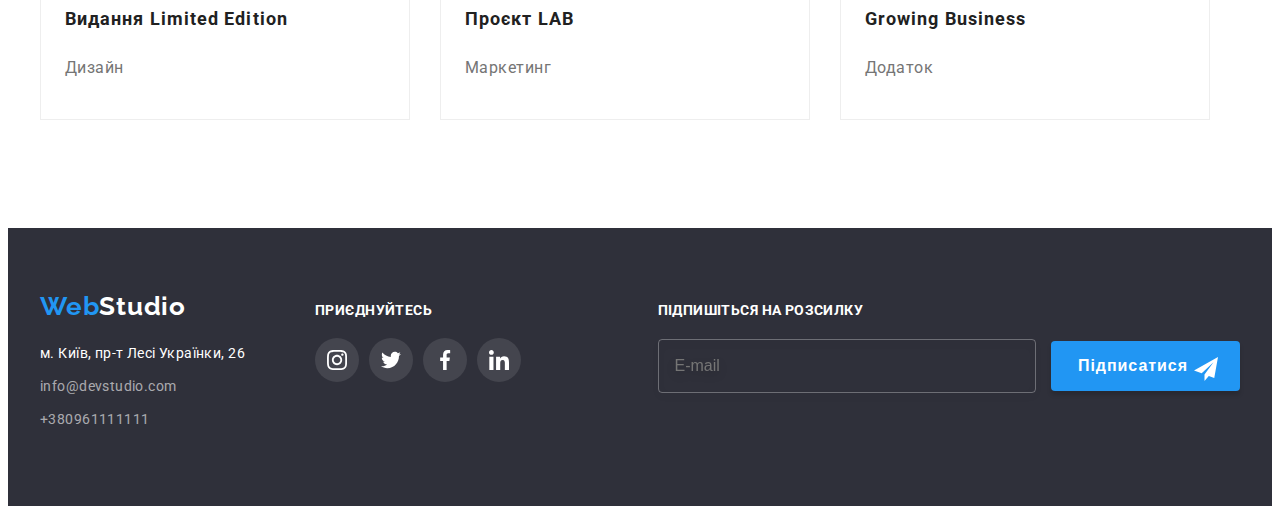
==== commit 65afb5a4: "BEM" ====
--- a/portfolio.html
+++ b/portfolio.html
@@ -10,31 +10,34 @@
     <link rel="stylesheet" href="https://cdnjs.cloudflare.com/ajax/libs/modern-normalize/1.1.0/modern-normalize.min.css"
         integrity="sha512-wpPYUAdjBVSE4KJnH1VR1HeZfpl1ub8YT/NKx4PuQ5NmX2tKuGu6U/JRp5y+Y8XG2tV+wKQpNHVUX03MfMFn9Q=="
         crossorigin="anonymous" referrerpolicy="no-referrer" />
-    <link rel="stylesheet" href="./css/styles.css" />
     <link rel="stylesheet" href="./css/main.min.css" />
 </head>
 <body>
     <header class="header">
-        <div class="container header-container">
-            <a class="header-logo link " href="./index.html">Web<span>Studio</span></a>
-            <nav class="header-navigation"> 
-                <ul class="header-list list"> 
-                    <li class="header-item"><a class="header-link link" href="./index.html">Студія</a></li>
-                    <li class="header-item"><a class="header-link link current" href="./portfolio.html">Портфоліо</a></li>
-                    <li class="heder-item"><a class="header-link link" href="">Контакти</a></li>
+        <div class="container header__container">
+            <a class="logo link" href="./index.html">Web<span class="logo__part logo__part--black">Studio</span></a>
+            <nav class="navigation navigation__set">
+                <ul class="navigation__list list">
+                    <li class="navigation-item"><a class="navigation__link  link current" href="./index.html">Студія</a>
+                    </li>
+                    <li class="navigation-item"><a class="navigation__link  link " href="./portfolio.html">Портфоліо</a>
+                    </li>
+                    <li class="navigation-item"><a class="navigation__link link " href="">Контакти</a></li>
                 </ul>
             </nav>
-            <ul class="nav-list list">
-                <li class="nav-container">
-                    <a class="nav-link link" href="mailto:info@devstudio.com">
-                    <svg class="conect-icon" width="16" height="12">
-                        <use href="./images/symbol-defs.svg#icon-envelopehover"></use>
-                    </svg>nfo@devstudio.com</a></li>
-                <li class="nav-container">
-                    <a class="nav-link link" href="tel:+380961111111">
-                    <svg class="conect-icon" width="10" height="16">
-                        <use href="./images/symbol-defs.svg#icon-smartphone"></use>
-                    </svg>+38096111111</a></li>
+            <ul class="conect header__conect list">
+                <li class="conect-container">
+                    <a class="conect__link link" href="mailto:info@devstudio.com">
+                        <svg class="icon" width="16" height="12">
+                            <use href="./images/symbol-defs.svg#icon-envelopehover"></use>
+                        </svg>info@devstudio.com</a>
+                </li>
+                <li class="conect__container">
+                    <a class="conect__link link" href="tel:+380961111111">
+                        <svg class="icon" width="10" height="16">
+                            <use href="./images/symbol-defs.svg#icon-smartphone"></use>
+                        </svg>+38096111111 </a>
+                </li>
             </ul>
         </div>
     </header>
@@ -182,7 +185,7 @@
     <footer class="footer">
         <div class="container contact-container">
             <div class="footer-contacts">
-                <a class="footer-logo link" href="./index.html">Web<span>Studio</span></a>
+                <a class="logo link" href="./index.html">Web<span class="logo__part logo__part--white">Studio</span></a>
                 <address class="address">
                     <ul class="footer-list list">
                         <li class="footer-item">
--- a/css/main.min.css
+++ b/css/main.min.css
@@ -1 +1 @@
-:root{--main-title-color: #FFFFFF;--second-title-color: #2F303A;--accent-color: #2196F3;--maine-text-color: #757575;--typical-lh: 1.19;--main-font: font-family:"Roboto", sans-serif;--timing-function: cubic-bezier(0.4, 0, 0.2, 1) }.current{color:var(--accent-color)}.visually-hidden{position:absolute;width:1px;height:1px;margin:-1px;border:0;padding:0;white-space:nowrap;-webkit-clip-path:inset(100%);clip-path:inset(100%);clip:rect(0 0 0 0);overflow:hidden}body{font-family:"Roboto",sans-serif;font-size:14px;letter-spacing:.03em;color:var(--main-title-color)}.list{list-style:none}.link{text-decoration:none}.nav-list{display:flex;gap:50px;margin-left:auto}.nav-link{font-family:var(--main-font);font-weight:500;font-size:14px;line-height:1.14;letter-spacing:.02em;color:var(--maine-text-color);display:flex;align-items:center;margin-right:0;margin-left:auto;gap:10px;transition-property:color;transition-timing-function:var(--timing-function);transition-duration:250ms}.nav-link:hover,.nav-link:focus{color:var(--accent-color)}.container{width:1200px;padding-left:15px;padding-right:15px;margin:0 auto}.header-logo,.footer-logo{font-family:"Raleway",sans-serif;font-weight:700;font-size:26px;line-height:var(--typical-lh);letter-spacing:.03em;color:var(--accent-color)}.header-logo span{color:#000}.footer-logo span{color:#fff}.hero-button{font-style:inherit}.section{padding-top:94px;padding-bottom:94px}.section-title{font-family:var(--main-font);font-weight:700;font-size:36px;line-height:1.16;text-align:center;letter-spacing:.03em}.conect-icon{align-items:center;margin-left:10px;fill:currentColor}.conect-icon:hover .conect-icon:focus{color:var(--accent-color)}.header{display:block;background-color:var(--main-title-color);border:1px solid #ececec}.header-navigation{display:flex;align-items:center}.header-container{display:flex;align-items:center}.header-list{display:flex;gap:50px}.header-link{font-family:var(--main-font);font-weight:500;font-size:14px;line-height:1.14;letter-spacing:.02em;color:#212121;transition-property:color;transition-timing-function:var(--timing-function);transition-duration:250ms;display:block;padding:32px 0}.header-link.current{position:relative;display:block;text-decoration:none;color:var(--accent-color);padding:32px 0}.header-link.current::after{content:"";position:absolute;left:0;bottom:0;display:block;width:100%;height:4px;background:#2196f3;border-radius:2px}.header-link:hover,.header-link:focus,.header-link.current:hover,.header-link.current:focus,.button:hover{color:var(--accent-color)}.hero{background-color:#2f303a;text-align:center;padding-top:200px;padding-bottom:280px;background-image:linear-gradient(rgba(47, 48, 58, 0.4), rgba(47, 48, 58, 0.4)),url(../images/hero.jpg);background-repeat:no-repeat;background-position:center;background-size:cover;max-width:1600px;height:600px;margin-left:auto;margin-right:auto}.hero-title{font-family:var(--main-font);font-weight:900;font-size:44px;line-height:1.36;text-align:center;letter-spacing:.06em;text-transform:uppercase;color:var(--main-title-color);margin:0 auto;max-width:696px;margin-bottom:30px}.hero-button{font-family:var(--main-font);font-weight:700;font-size:16px;line-height:1.88;align-items:center;text-align:center;letter-spacing:.06em;cursor:pointer;color:#fff;background:var(--accent-color);border-radius:4px;padding:12px 32px;border:none}.about{padding-bottom:94px;padding-top:94px}.about-list{display:flex;gap:30px}.about-item::before{display:block;content:"";height:120px;background-repeat:no-repeat;background-position:center;background-color:#f5f4fa}.icon-antenna::before{background-image:url(../images/antenna1\(1\).svg)}.icon-clock::before{background-image:url(../images/clock1\(1\).svg)}.icon-diagram::before{background-image:url(../images/diagram1.svg)}.icon-astronaut::before{background-image:url(../images/astronaut\(1\).svg)}.about-subtitle{font-family:var(--main-font);font-weight:700;font-size:14px;line-height:1.14;letter-spacing:.03em;text-transform:uppercase;color:var(--second-title-color);padding-top:30px;padding-bottom:10px}.about-text{font-family:var(--main-font);font-weight:400;font-size:14px;line-height:1.71;letter-spacing:.03em;color:var(--maine-text-color)}.portfolio{padding-bottom:94px}.portfolio-title{color:var(--second-title-color);margin-bottom:50px}.portfolio-list{display:flex;gap:30px}.portfolio-text{font-weight:700;line-height:1.14;text-transform:uppercase;color:#fff;width:370px;height:70px;display:flex;align-items:center;justify-content:center;background-color:rgba(47,48,58,.8);position:absolute;bottom:0}img{display:block;min-width:100%;height:auto}.portfolio-item{position:relative}.team{background:#f5f4fa;padding-top:94px;padding-bottom:94px}.team-list{display:flex;gap:30px}.team-item{background:#fff;box-shadow:0px 1px 3px rgba(0,0,0,.12),0px 1px 1px rgba(0,0,0,.14),0px 2px 1px rgba(0,0,0,.2);border-radius:0px 0px 4px 4px;align-items:center}.team-item-content{padding-top:30px;padding-bottom:30px;box-shadow:0px 10px 3px rgba(0,0,0,.12)}.team-title{color:var(--second-title-color);margin-bottom:50px}.team-subtitle{font-family:var(--main-font);font-weight:500;font-size:16px;line-height:var(--typical-lh);text-align:center;letter-spacing:.03em;color:var(--second-title-color);margin-bottom:10px}.team-text{font-family:var(--main-font);font-size:16px;line-height:var(--typical-lh);text-align:center;letter-spacing:.03em;color:var(--maine-text-color);margin-bottom:16px}.team-soc-list{display:flex;align-items:center;justify-content:center;gap:10px}.team-soc-link{width:44px;height:44px;border-radius:50%;display:flex;align-items:center;justify-content:center;cursor:pointer;color:#afb1b8;transition-property:background-color,color;transition-duration:250ms;transition-timing-function:var(--timing-function)}.team-soc-icon{fill:currentColor}.team-soc-link:hover,.team-soc-link:focus{background-color:var(--accent-color);color:#fff}.clients{padding-top:94px;padding-bottom:94px}.clients-list{display:flex;gap:30px}.clients-title{margin-bottom:50px;font-weight:700;font-size:36px;line-height:1.23;text-align:center;letter-spacing:.03em;color:#212121}.clients-soc-link{width:170px;height:92px;border:1px solid #afb1b8;border-radius:4px;cursor:pointer;color:#afb1b8;display:flex;align-items:center;justify-content:center;transition-property:color,border;transition-duration:250ms;transition-timing-function:var(--timing-function)}.client-soc-icon{fill:currentColor}.clients-soc-link:hover,.clients-soc-link:focus{border:1px solid;color:var(--accent-color)}.selection{padding:94px 0}.selection-list{display:flex;justify-content:center;-moz-column-gap:8px;column-gap:8px;margin-bottom:50px}.selection-button{font-family:var(--main-font);font-weight:500;font-size:16px;line-height:1.62;text-align:center;letter-spacing:.03em;color:#212121;background:#f5f4fa;cursor:pointer;padding:6px 22px;box-shadow:0px 2px 1px rgba(0,0,0,.2),0px 1px 2px rgba(0,0,0,.08),0px 2px 2px rgba(0,0,0,.12);border-radius:4px;border-bottom:1px solid #ececec;border:none;transition-property:background-color,color,box-shadow;transition-duration:250ms;transition-timing-function:var(--timing-function)}.selection-button:hover,.selection-button:focus{color:var(--main-title-color);background:var(--accent-color);box-shadow:0px 4px 4px rgba(0,0,0,.25)}.selection-link{display:block;transition-property:background-color,color,box-shadow;transition-duration:250ms;transition-timing-function:var(--timing-function)}.selection-link:hover,.selection-link:focus{box-shadow:0px 5px 5px 0px rgba(0,0,0,.6)}.selection-item{transition-property:box-shadow;transition-duration:250ms;transition-timing-function:var(--timing-function)}.selection-item:hover .selection-top-text{transform:translateY(0)}.selection-top-wrap{position:relative;overflow:hidden}.selection-top-text{position:absolute;top:0;left:0;color:#fff;font-weight:400;font-size:18px;line-height:1.56;letter-spacing:.03em;background-color:#2196f3;padding:63px 24px;height:100%;transform:translateY(100%);transition:transform 300ms linear;overflow:auto}.selection-subtitle{font-family:var(--main-font);font-weight:700;font-size:18px;line-height:2;letter-spacing:.06em;color:#212121;margin-bottom:4px}.selection-text{font-family:var(--main-font);font-weight:400;font-size:16px;line-height:1.87;letter-spacing:.03em;color:#757575}.selection-card-list{display:flex;flex-wrap:wrap;gap:30px;padding-left:0}.selection-card{padding:20px 24px;border:1px solid #eee}.footer{background-color:#2f303a;padding:60px 0}.footer-list{padding-left:0}.address{font-style:normal;margin-top:20px}.footer-link-adres{font-family:var(--main-font);font-size:14px;line-height:1.71;letter-spacing:.03em;color:#fff;transition-property:color;transition-duration:250ms;transition-timing-function:var(--timing-function)}.footer-link{font-family:var(--main-font);font-size:14px;line-height:1.71;letter-spacing:.03em;color:rgba(255,255,255,.6);transition-property:color;transition-duration:250ms;transition-timing-function:var(--timing-function)}.footer-link:hover,.footer-link:focus,.footer-link-adres:hover,.footer-link-adres:focus{color:var(--accent-color)}.footer-item{margin-bottom:9px}.footer-item:last-child{margin-bottom:0px}.contact-container{display:flex;align-items:baseline}.footer-online{margin-left:70px}.footer-headline{font-weight:700;line-height:1,14;letter-spacing:0,3em;text-transform:uppercase;color:#fff;margin-bottom:20px}.footer-online-list{display:flex;justify-content:space-between;gap:10px;padding-left:0}.online-iteam{display:flex}.online-soc-link{width:44px;height:44px;border-radius:50%;display:flex;align-items:center;justify-content:center;background-color:rgba(255,255,255,.1);fill:#fff;transition-property:background-color;transition-duration:250ms;transition-timing-function:var(--timing-function)}.online-soc-link:hover,.online-soc-link:focus{background-color:var(--accent-color)}.footer-cheked{margin-left:auto}.online-soc-icon{color:currentColor}.footer-headline-cheked{font-weight:700;font-size:14px;line-height:1.14;letter-spacing:.03em;text-transform:uppercase;color:#fff;margin-bottom:20px}.footer-input{width:358px;height:50px;border:1px solid rgba(255,255,255,.3);filter:drop-shadow(0px 4px 4px rgba(0, 0, 0, 0.15));border-radius:4px;font-weight:400;font-size:16px;line-height:1.25;color:rgba(255,255,255,.6);background-color:rgba(0,0,0,0);cursor:pointer;padding-left:16px}.footer-btn{padding:8px 50px 8px 25px;margin-left:12px;font-weight:700;font-size:16px;line-height:1.88;letter-spacing:.06em;color:#fff;background-color:var(--accent-color);box-shadow:0px 4px 4px rgba(0,0,0,.15);border-radius:4px;border-color:rgba(0,0,0,0);position:relative;cursor:pointer}.footer-btn-icon{position:absolute;bottom:8px;right:8px;transform:translate(-50%)}/*# sourceMappingURL=main.min.css.map */+:root{--main-title-color: #FFFFFF;--second-title-color: #2F303A;--accent-color: #2196F3;--maine-text-color: #757575;--typical-lh: 1.19;--main-font: font-family:"Roboto", sans-serif;--timing-function: cubic-bezier(0.4, 0, 0.2, 1) }.current{color:var(--accent-color)}.visually-hidden{position:absolute;width:1px;height:1px;margin:-1px;border:0;padding:0;white-space:nowrap;-webkit-clip-path:inset(100%);clip-path:inset(100%);clip:rect(0 0 0 0);overflow:hidden}body{font-family:"Roboto",sans-serif;font-size:14px;letter-spacing:.03em;color:var(--main-title-color)}.list{list-style:none}.link{text-decoration:none}.backdrop{position:fixed;top:0;left:0;width:100%;height:100%;background-color:rgba(0,0,0,.2);transition:opacity 250ms,visibility 250ms;transition-timing-function:var(--timing-function)}.container{width:1200px;padding-left:15px;padding-right:15px;margin:0 auto}.logo{font-family:"Raleway",sans-serif;font-weight:700;font-size:26px;line-height:var(--typical-lh);letter-spacing:.03em;color:var(--accent-color)}.logo__part--black{color:#000}.logo__part--white{color:#fff}.footer-btn{padding:8px 50px 8px 25px;margin-left:12px;font-weight:700;font-size:16px;line-height:1.88;letter-spacing:.06em;color:#fff;background-color:var(--accent-color);box-shadow:0px 4px 4px rgba(0,0,0,.15);border-radius:4px;border-color:rgba(0,0,0,0);position:relative;cursor:pointer}.selection-button{font-family:var(--main-font);font-weight:500;font-size:16px;line-height:1.62;text-align:center;letter-spacing:.03em;color:#212121;background:#f5f4fa;cursor:pointer;padding:6px 22px;box-shadow:0px 2px 1px rgba(0,0,0,.2),0px 1px 2px rgba(0,0,0,.08),0px 2px 2px rgba(0,0,0,.12);border-radius:4px;border-bottom:1px solid #ececec;border:none;transition-property:background-color,color,box-shadow;transition-duration:250ms;transition-timing-function:var(--timing-function)}.selection-button:hover,.selection-button:focus{color:var(--main-title-color);background:var(--accent-color);box-shadow:0px 4px 4px rgba(0,0,0,.25)}.modal-btn{width:30px;height:30px;color:var(--maine-text-color);border:1px solid #757575;border-radius:50%;background-color:rgba(0,0,0,0);position:absolute;right:8px;top:8px;display:flex;align-items:center;justify-content:center;padding:0;cursor:pointer;transition:color 250ms var(--timing-function),border 250ms var(--timing-function)}.modal-btn:focus,.modal-btn:hover{border:1px solid var(--accent-color);color:var(--accent-color)}.check-btn{padding:8px 50px;color:#fff;background-color:var(--accent-color);box-shadow:0px 4px 4px rgba(0,0,0,.15);border-radius:4px;border-color:rgba(0,0,0,0);font-weight:700;font-size:16px;line-height:1.87;letter-spacing:.06em;display:flex;align-items:center;justify-content:center;cursor:pointer;position:absolute;left:50%;transform:translate(-50%)}.section{padding-top:94px;padding-bottom:94px}.section-title{font-family:var(--main-font);font-weight:700;font-size:36px;line-height:1.16;text-align:center;letter-spacing:.03em}.modal{width:528px;min-height:581px;background-color:#fff;position:absolute;top:50%;left:50%;transform:translate(-50%, -50%) scaleY(1);transition:transform 250ms;transition-timing-function:var(--timing-function);padding:40px}.backdrop.is-hidden .modal{transform:translate(-50%, -50%) scaleY(0)}.modal-close-icon{position:absolute;fill:currentColor}.modal-title{font-size:20px;font-weight:700;line-height:1.15;text-align:center;color:#212121;margin-bottom:12px}.is-hidden{opacity:0;visibility:hidden;pointer-events:none}.modal-input{width:100%;height:40px;border:1px solid;border-radius:6px;font-size:12px;font-weight:400;line-height:1.16;outline:rgba(0,0,0,0);padding-left:42px;cursor:pointer;position:relative;transition:color 250ms var(--timing-function),border 250ms var(--timing-function)}.modal-input:focus{border:1px solid var(--accent-color)}.modal-input-icon{position:absolute;top:50%;transform:translateY(-50%);left:15px;cursor:pointer;fill:var(--maine-text-color)}.modal-input:focus+.modal-input-icon{fill:var(--accent-color)}.form-field{display:block;margin-bottom:10px}.modal-label-text{font-weight:400;font-size:12px;line-height:1.16;letter-spacing:.01em;color:var(--maine-text-color);margin-bottom:4px;display:block}.input-wrap{position:relative}.modal-coment{width:100%;height:120px;border:1px solid var(--maine-text-color);border-radius:6px;resize:none;padding:10px;outline:rgba(0,0,0,0);transition:color 250ms var(--timing-function),border 250ms var(--timing-function)}.modal-coment:focus{border-color:var(--accent-color)}.modal-coment::-moz-placeholder{font-size:12px;line-height:1.16;color:rgba(117,117,117,.5)}.modal-coment:-ms-input-placeholder{font-size:12px;line-height:1.16;color:rgba(117,117,117,.5)}.modal-coment::placeholder{font-size:12px;line-height:1.16;color:rgba(117,117,117,.5)}.treaty{color:var(--accent-color)}.modal-treaty span{color:var(--accent-color)}.check-text{font-weight:400;font-size:14px;line-height:1.71;letter-spacing:.03em;color:var(--maine-text-color);display:flex;align-items:center;justify-content:center;gap:10px;margin-bottom:30px}.check-text span{width:16px;height:15px;border:2px solid var(--second-title-color);border-radius:2px;margin-right:5px;display:flex;align-items:center;justify-content:center;fill:rgba(0,0,0,0);position:relative}.input-check:checked+.check-text{background-color:var(--accent-color);border-color:rgba(0,0,0,0);fill:#fff}.input-check:focus+.check-text{border-color:var(--accent-color)}.header{display:block;background-color:var(--main-title-color);border:1px solid #ececec}.header__container{display:flex;align-items:center}.navigation__set{display:flex;align-items:center}.navigation__list{display:flex;gap:50px}.navigation__link{font-family:var(--main-font);font-weight:500;font-size:14px;line-height:1.14;letter-spacing:.02em;color:#212121;transition-property:color;transition-timing-function:var(--timing-function);transition-duration:250ms;display:block;padding:32px 0}.navigation__link:hover,.navigation__link:focus{color:var(--accent-color)}.navigation__link.current{position:relative;display:block;text-decoration:none;color:var(--accent-color);padding:32px 0}.navigation__link.current:hover,.navigation__link.current:focus{color:var(--accent-color)}.navigation__link.current::after{content:"";position:absolute;left:0;bottom:0;display:block;width:100%;height:4px;background:#2196f3;border-radius:2px}.header__conect{display:flex;gap:50px;margin-left:auto}.conect__link{font-family:var(--main-font);font-weight:500;font-size:14px;line-height:1.14;letter-spacing:.02em;color:var(--maine-text-color);display:flex;align-items:center;margin-right:0;margin-left:auto;gap:10px;transition-property:color;transition-timing-function:var(--timing-function);transition-duration:250ms}.conect__link:hover,.conect__link:focus{color:var(--accent-color)}.icon{align-items:center;margin-left:10px;fill:currentColor}.hero__container{background-color:#2f303a;text-align:center;padding-top:200px;padding-bottom:280px;background-image:linear-gradient(rgba(47, 48, 58, 0.4), rgba(47, 48, 58, 0.4)),url(../images/hero.jpg);background-repeat:no-repeat;background-position:center;background-size:cover;max-width:1600px;height:600px;margin-left:auto;margin-right:auto}.hero__title{font-family:var(--main-font);font-weight:900;font-size:44px;line-height:1.36;text-align:center;letter-spacing:.06em;text-transform:uppercase;color:var(--main-title-color);margin:0 auto;max-width:696px;margin-bottom:30px}.hero__button{font-family:var(--main-font);font-weight:700;font-size:16px;line-height:1.88;align-items:center;text-align:center;letter-spacing:.06em;cursor:pointer;color:#fff;background:var(--accent-color);border-radius:4px;padding:12px 32px;border:none}.about__list{display:flex;gap:30px}.about__item::before{display:block;content:"";height:120px;background-repeat:no-repeat;background-position:center;background-color:#f5f4fa}.icon-antenna::before{background-image:url(../images/antenna1\(1\).svg)}.icon-clock::before{background-image:url(../images/clock1\(1\).svg)}.icon-diagram::before{background-image:url(../images/diagram1.svg)}.icon-astronaut::before{background-image:url(../images/astronaut\(1\).svg)}.about__subtitle{font-family:var(--main-font);font-weight:700;font-size:14px;line-height:1.14;letter-spacing:.03em;text-transform:uppercase;color:var(--second-title-color);padding-top:30px;padding-bottom:10px}.about__text{font-family:var(--main-font);font-weight:400;font-size:14px;line-height:1.71;letter-spacing:.03em;color:var(--maine-text-color)}.portfolio{padding-bottom:94px}.portfolio-title{color:var(--second-title-color);margin-bottom:50px}.portfolio-list{display:flex;gap:30px}.portfolio-text{font-weight:700;line-height:1.14;text-transform:uppercase;color:#fff;width:370px;height:70px;display:flex;align-items:center;justify-content:center;background-color:rgba(47,48,58,.8);position:absolute;bottom:0;margin:0}img{display:block;min-width:100%;height:auto}.portfolio-item{position:relative}.team{background:#f5f4fa;padding-top:94px;padding-bottom:94px}.team-list{display:flex;gap:30px}.team-item{background:#fff;box-shadow:0px 1px 3px rgba(0,0,0,.12),0px 1px 1px rgba(0,0,0,.14),0px 2px 1px rgba(0,0,0,.2);border-radius:0px 0px 4px 4px;align-items:center}.team-item-content{padding-top:30px;padding-bottom:30px;box-shadow:0px 10px 3px rgba(0,0,0,.12)}.team-title{color:var(--second-title-color);margin-bottom:50px}.team-subtitle{font-family:var(--main-font);font-weight:500;font-size:16px;line-height:var(--typical-lh);text-align:center;letter-spacing:.03em;color:var(--second-title-color);margin-bottom:10px}.team-text{font-family:var(--main-font);font-size:16px;line-height:var(--typical-lh);text-align:center;letter-spacing:.03em;color:var(--maine-text-color);margin-bottom:16px}.team-soc-list{display:flex;align-items:center;justify-content:center;gap:10px}.team-soc-link{width:44px;height:44px;border-radius:50%;display:flex;align-items:center;justify-content:center;cursor:pointer;color:#afb1b8;transition-property:background-color,color;transition-duration:250ms;transition-timing-function:var(--timing-function)}.team-soc-link:hover,.team-soc-link:focus{background-color:var(--accent-color);color:#fff}.team-soc-icon{fill:currentColor}.clients{padding-top:94px;padding-bottom:94px}.clients-list{display:flex;gap:30px}.clients-title{margin-bottom:50px;font-weight:700;font-size:36px;line-height:1.23;text-align:center;letter-spacing:.03em;color:#212121}.clients-soc-link{width:170px;height:92px;border:1px solid #afb1b8;border-radius:4px;cursor:pointer;color:#afb1b8;display:flex;align-items:center;justify-content:center;transition-property:color,border;transition-duration:250ms;transition-timing-function:var(--timing-function)}.clients-soc-link:hover,.clients-soc-link:focus{border:1px solid;color:var(--accent-color)}.client-soc-icon{fill:currentColor}.selection{padding:94px 0}.selection-list{display:flex;justify-content:center;-moz-column-gap:8px;column-gap:8px;margin-bottom:50px}.selection-link{display:block;transition-property:background-color,color,box-shadow;transition-duration:250ms;transition-timing-function:var(--timing-function)}.selection-link:hover,.selection-link:focus{box-shadow:0px 5px 5px 0px rgba(0,0,0,.6)}.selection-item{transition-property:box-shadow;transition-duration:250ms;transition-timing-function:var(--timing-function)}.selection-top-wrap{position:relative;overflow:hidden}.selection-top-text{position:absolute;top:0;left:0;color:#fff;font-weight:400;font-size:18px;line-height:1.56;letter-spacing:.03em;background-color:#2196f3;padding:63px 24px;height:100%;transform:translateY(100%);transition:transform 300ms linear;overflow:auto}.selection-item:hover .selection-top-text{transform:translateY(0)}.selection-subtitle{font-family:var(--main-font);font-weight:700;font-size:18px;line-height:2;letter-spacing:.06em;color:#212121;margin-bottom:4px}.selection-text{font-family:var(--main-font);font-weight:400;font-size:16px;line-height:1.87;letter-spacing:.03em;color:#757575}.selection-card-list{display:flex;flex-wrap:wrap;gap:30px;padding-left:0}.selection-card{padding:20px 24px;border:1px solid #eee}.footer{background-color:#2f303a;padding:60px 0}.footer-list{padding-left:0}.address{font-style:normal;margin-top:20px}.footer-link-adres{font-family:var(--main-font);font-size:14px;line-height:1.71;letter-spacing:.03em;color:#fff;transition-property:color;transition-duration:250ms;transition-timing-function:var(--timing-function)}.footer-link-adres:hover,.footer-link-adres:focus{color:var(--accent-color)}.footer-link{font-family:var(--main-font);font-size:14px;line-height:1.71;letter-spacing:.03em;color:rgba(255,255,255,.6);transition-property:color;transition-duration:250ms;transition-timing-function:var(--timing-function)}.footer-link:hover,.footer-link:focus{color:var(--accent-color)}.footer-item{margin-bottom:9px}.footer-item:last-child{margin-bottom:0px}.contact-container{display:flex;align-items:baseline}.footer-online{margin-left:70px}.footer-headline{font-weight:700;line-height:1,14;letter-spacing:0,3em;text-transform:uppercase;color:#fff;margin-bottom:20px}.footer-online-list{display:flex;justify-content:space-between;gap:10px;padding-left:0}.online-iteam{display:flex}.online-soc-link{width:44px;height:44px;border-radius:50%;display:flex;align-items:center;justify-content:center;background-color:rgba(255,255,255,.1);fill:#fff;transition-property:background-color;transition-duration:250ms;transition-timing-function:var(--timing-function)}.online-soc-link:hover,.online-soc-link:focus{background-color:var(--accent-color)}.online-soc-icon{color:currentColor}.footer-cheked{margin-left:auto}.footer-headline-cheked{font-weight:700;font-size:14px;line-height:1.14;letter-spacing:.03em;text-transform:uppercase;color:#fff;margin-bottom:20px}.footer-input{width:358px;height:50px;border:1px solid rgba(255,255,255,.3);filter:drop-shadow(0px 4px 4px rgba(0, 0, 0, 0.15));border-radius:4px;font-weight:400;font-size:16px;line-height:1.25;color:rgba(255,255,255,.6);background-color:rgba(0,0,0,0);cursor:pointer;padding-left:16px}.footer-btn-icon{position:absolute;bottom:8px;right:8px;transform:translate(-50%)}/*# sourceMappingURL=main.min.css.map */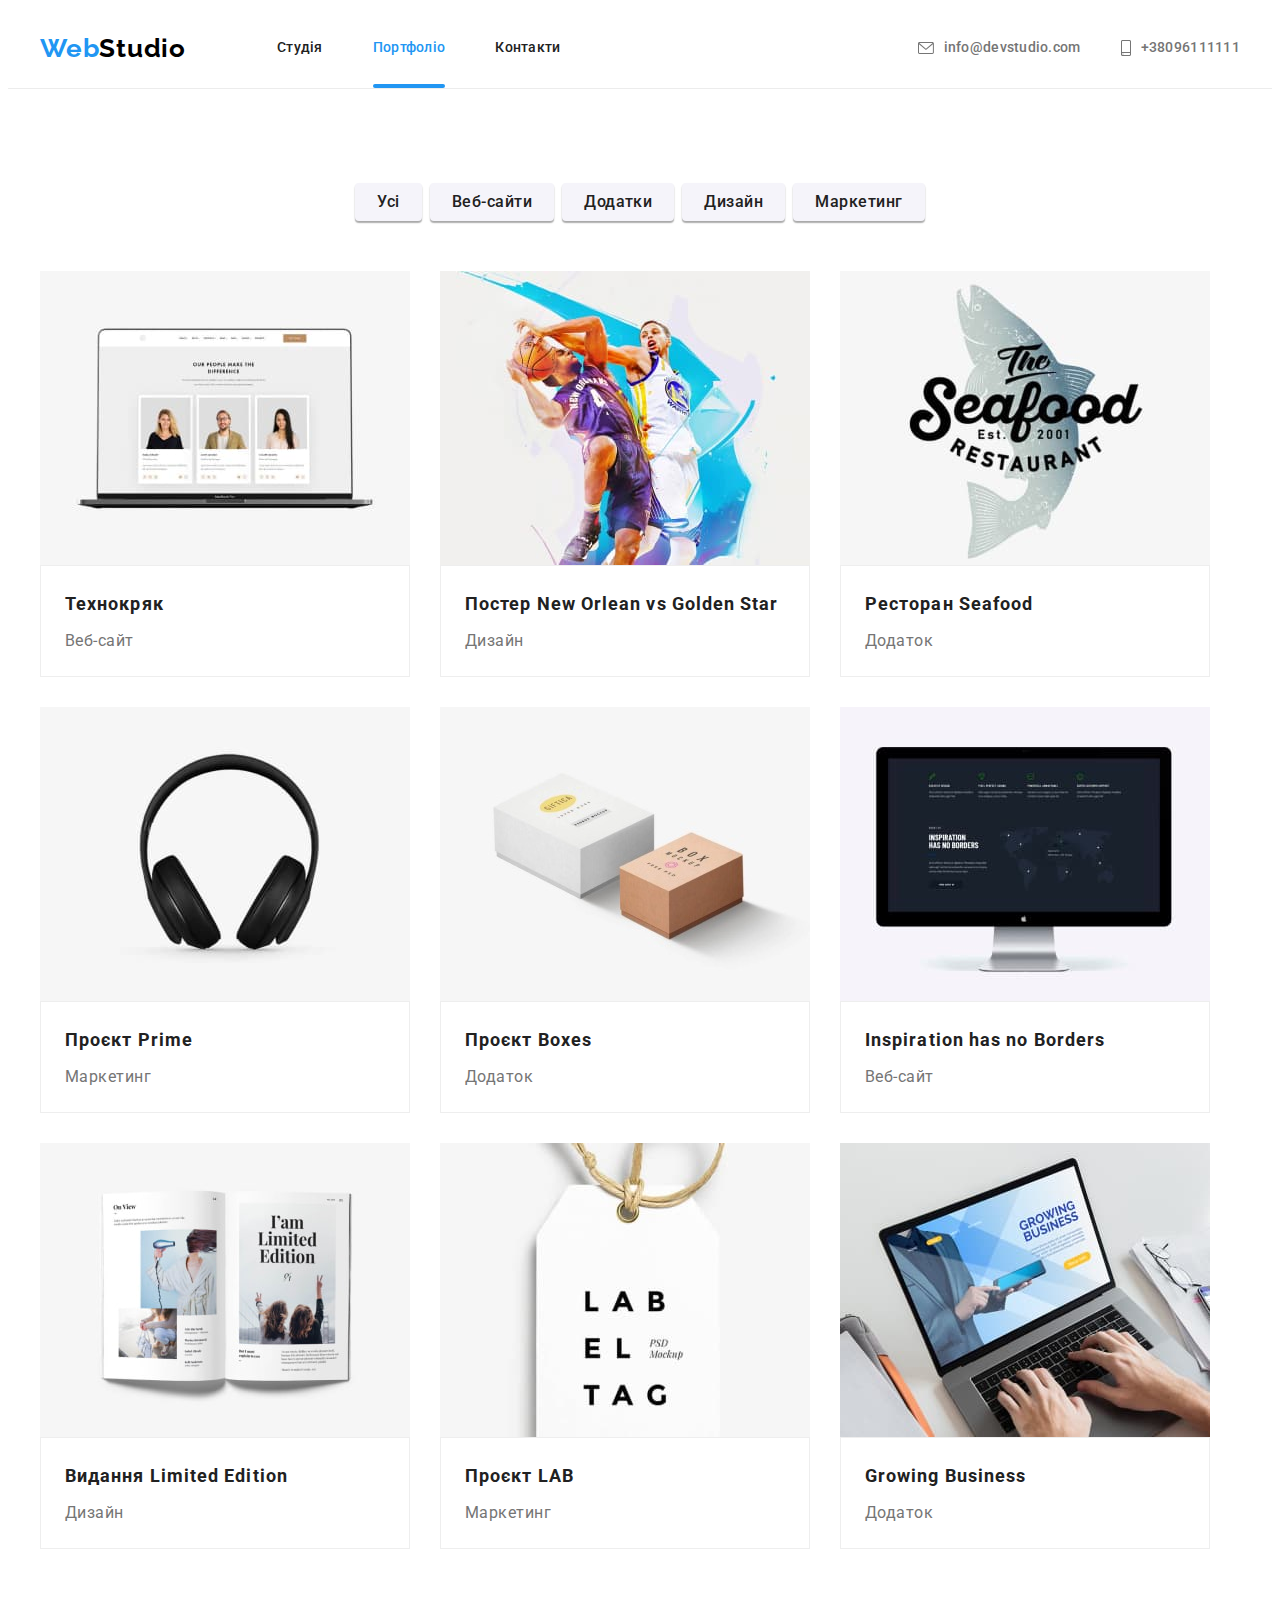
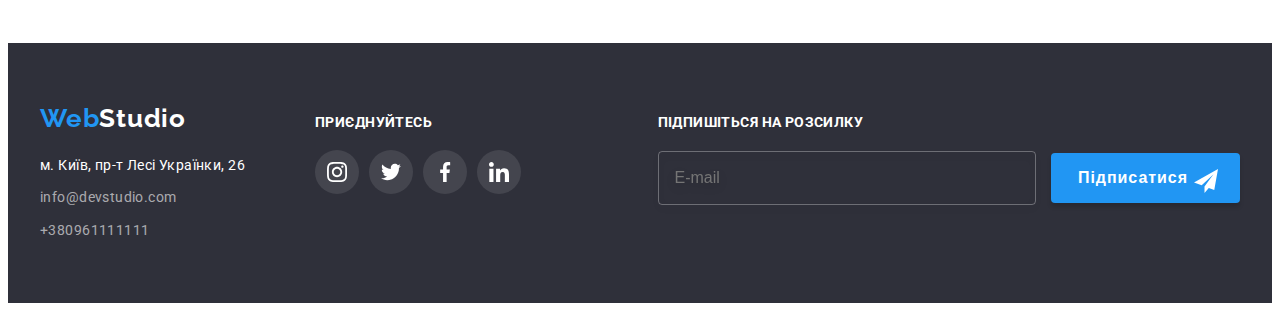
==== commit 82214492: "Доопрацювання" ====
--- a/portfolio.html
+++ b/portfolio.html
@@ -18,9 +18,9 @@
             <a class="logo link" href="./index.html">Web<span class="logo__part logo__part--black">Studio</span></a>
             <nav class="navigation navigation__set">
                 <ul class="navigation__list list">
-                    <li class="navigation-item"><a class="navigation__link  link current" href="./index.html">Студія</a>
-                    </li>
-                    <li class="navigation-item"><a class="navigation__link  link " href="./portfolio.html">Портфоліо</a>
+                    <li class="navigation-item"><a class="navigation__link  link " href="./index.html">Студія</a>
+                    </li>
+                    <li class="navigation-item"><a class="navigation__link  link current" href="./portfolio.html">Портфоліо</a>
                     </li>
                     <li class="navigation-item"><a class="navigation__link link " href="">Контакти</a></li>
                 </ul>
--- a/css/main.min.css
+++ b/css/main.min.css
@@ -1 +1 @@
-:root{--main-title-color: #FFFFFF;--second-title-color: #2F303A;--accent-color: #2196F3;--maine-text-color: #757575;--typical-lh: 1.19;--main-font: font-family:"Roboto", sans-serif;--timing-function: cubic-bezier(0.4, 0, 0.2, 1) }.current{color:var(--accent-color)}.visually-hidden{position:absolute;width:1px;height:1px;margin:-1px;border:0;padding:0;white-space:nowrap;-webkit-clip-path:inset(100%);clip-path:inset(100%);clip:rect(0 0 0 0);overflow:hidden}body{font-family:"Roboto",sans-serif;font-size:14px;letter-spacing:.03em;color:var(--main-title-color)}.list{list-style:none}.link{text-decoration:none}.backdrop{position:fixed;top:0;left:0;width:100%;height:100%;background-color:rgba(0,0,0,.2);transition:opacity 250ms,visibility 250ms;transition-timing-function:var(--timing-function)}.container{width:1200px;padding-left:15px;padding-right:15px;margin:0 auto}.logo{font-family:"Raleway",sans-serif;font-weight:700;font-size:26px;line-height:var(--typical-lh);letter-spacing:.03em;color:var(--accent-color)}.logo__part--black{color:#000}.logo__part--white{color:#fff}.footer-btn{padding:8px 50px 8px 25px;margin-left:12px;font-weight:700;font-size:16px;line-height:1.88;letter-spacing:.06em;color:#fff;background-color:var(--accent-color);box-shadow:0px 4px 4px rgba(0,0,0,.15);border-radius:4px;border-color:rgba(0,0,0,0);position:relative;cursor:pointer}.selection-button{font-family:var(--main-font);font-weight:500;font-size:16px;line-height:1.62;text-align:center;letter-spacing:.03em;color:#212121;background:#f5f4fa;cursor:pointer;padding:6px 22px;box-shadow:0px 2px 1px rgba(0,0,0,.2),0px 1px 2px rgba(0,0,0,.08),0px 2px 2px rgba(0,0,0,.12);border-radius:4px;border-bottom:1px solid #ececec;border:none;transition-property:background-color,color,box-shadow;transition-duration:250ms;transition-timing-function:var(--timing-function)}.selection-button:hover,.selection-button:focus{color:var(--main-title-color);background:var(--accent-color);box-shadow:0px 4px 4px rgba(0,0,0,.25)}.modal-btn{width:30px;height:30px;color:var(--maine-text-color);border:1px solid #757575;border-radius:50%;background-color:rgba(0,0,0,0);position:absolute;right:8px;top:8px;display:flex;align-items:center;justify-content:center;padding:0;cursor:pointer;transition:color 250ms var(--timing-function),border 250ms var(--timing-function)}.modal-btn:focus,.modal-btn:hover{border:1px solid var(--accent-color);color:var(--accent-color)}.check-btn{padding:8px 50px;color:#fff;background-color:var(--accent-color);box-shadow:0px 4px 4px rgba(0,0,0,.15);border-radius:4px;border-color:rgba(0,0,0,0);font-weight:700;font-size:16px;line-height:1.87;letter-spacing:.06em;display:flex;align-items:center;justify-content:center;cursor:pointer;position:absolute;left:50%;transform:translate(-50%)}.section{padding-top:94px;padding-bottom:94px}.section-title{font-family:var(--main-font);font-weight:700;font-size:36px;line-height:1.16;text-align:center;letter-spacing:.03em}.modal{width:528px;min-height:581px;background-color:#fff;position:absolute;top:50%;left:50%;transform:translate(-50%, -50%) scaleY(1);transition:transform 250ms;transition-timing-function:var(--timing-function);padding:40px}.backdrop.is-hidden .modal{transform:translate(-50%, -50%) scaleY(0)}.modal-close-icon{position:absolute;fill:currentColor}.modal-title{font-size:20px;font-weight:700;line-height:1.15;text-align:center;color:#212121;margin-bottom:12px}.is-hidden{opacity:0;visibility:hidden;pointer-events:none}.modal-input{width:100%;height:40px;border:1px solid;border-radius:6px;font-size:12px;font-weight:400;line-height:1.16;outline:rgba(0,0,0,0);padding-left:42px;cursor:pointer;position:relative;transition:color 250ms var(--timing-function),border 250ms var(--timing-function)}.modal-input:focus{border:1px solid var(--accent-color)}.modal-input-icon{position:absolute;top:50%;transform:translateY(-50%);left:15px;cursor:pointer;fill:var(--maine-text-color)}.modal-input:focus+.modal-input-icon{fill:var(--accent-color)}.form-field{display:block;margin-bottom:10px}.modal-label-text{font-weight:400;font-size:12px;line-height:1.16;letter-spacing:.01em;color:var(--maine-text-color);margin-bottom:4px;display:block}.input-wrap{position:relative}.modal-coment{width:100%;height:120px;border:1px solid var(--maine-text-color);border-radius:6px;resize:none;padding:10px;outline:rgba(0,0,0,0);transition:color 250ms var(--timing-function),border 250ms var(--timing-function)}.modal-coment:focus{border-color:var(--accent-color)}.modal-coment::-moz-placeholder{font-size:12px;line-height:1.16;color:rgba(117,117,117,.5)}.modal-coment:-ms-input-placeholder{font-size:12px;line-height:1.16;color:rgba(117,117,117,.5)}.modal-coment::placeholder{font-size:12px;line-height:1.16;color:rgba(117,117,117,.5)}.treaty{color:var(--accent-color)}.modal-treaty span{color:var(--accent-color)}.check-text{font-weight:400;font-size:14px;line-height:1.71;letter-spacing:.03em;color:var(--maine-text-color);display:flex;align-items:center;justify-content:center;gap:10px;margin-bottom:30px}.check-text span{width:16px;height:15px;border:2px solid var(--second-title-color);border-radius:2px;margin-right:5px;display:flex;align-items:center;justify-content:center;fill:rgba(0,0,0,0);position:relative}.input-check:checked+.check-text{background-color:var(--accent-color);border-color:rgba(0,0,0,0);fill:#fff}.input-check:focus+.check-text{border-color:var(--accent-color)}.header{display:block;background-color:var(--main-title-color);border:1px solid #ececec}.header__container{display:flex;align-items:center}.navigation__set{display:flex;align-items:center}.navigation__list{display:flex;gap:50px}.navigation__link{font-family:var(--main-font);font-weight:500;font-size:14px;line-height:1.14;letter-spacing:.02em;color:#212121;transition-property:color;transition-timing-function:var(--timing-function);transition-duration:250ms;display:block;padding:32px 0}.navigation__link:hover,.navigation__link:focus{color:var(--accent-color)}.navigation__link.current{position:relative;display:block;text-decoration:none;color:var(--accent-color);padding:32px 0}.navigation__link.current:hover,.navigation__link.current:focus{color:var(--accent-color)}.navigation__link.current::after{content:"";position:absolute;left:0;bottom:0;display:block;width:100%;height:4px;background:#2196f3;border-radius:2px}.header__conect{display:flex;gap:50px;margin-left:auto}.conect__link{font-family:var(--main-font);font-weight:500;font-size:14px;line-height:1.14;letter-spacing:.02em;color:var(--maine-text-color);display:flex;align-items:center;margin-right:0;margin-left:auto;gap:10px;transition-property:color;transition-timing-function:var(--timing-function);transition-duration:250ms}.conect__link:hover,.conect__link:focus{color:var(--accent-color)}.icon{align-items:center;margin-left:10px;fill:currentColor}.hero__container{background-color:#2f303a;text-align:center;padding-top:200px;padding-bottom:280px;background-image:linear-gradient(rgba(47, 48, 58, 0.4), rgba(47, 48, 58, 0.4)),url(../images/hero.jpg);background-repeat:no-repeat;background-position:center;background-size:cover;max-width:1600px;height:600px;margin-left:auto;margin-right:auto}.hero__title{font-family:var(--main-font);font-weight:900;font-size:44px;line-height:1.36;text-align:center;letter-spacing:.06em;text-transform:uppercase;color:var(--main-title-color);margin:0 auto;max-width:696px;margin-bottom:30px}.hero__button{font-family:var(--main-font);font-weight:700;font-size:16px;line-height:1.88;align-items:center;text-align:center;letter-spacing:.06em;cursor:pointer;color:#fff;background:var(--accent-color);border-radius:4px;padding:12px 32px;border:none}.about__list{display:flex;gap:30px}.about__item::before{display:block;content:"";height:120px;background-repeat:no-repeat;background-position:center;background-color:#f5f4fa}.icon-antenna::before{background-image:url(../images/antenna1\(1\).svg)}.icon-clock::before{background-image:url(../images/clock1\(1\).svg)}.icon-diagram::before{background-image:url(../images/diagram1.svg)}.icon-astronaut::before{background-image:url(../images/astronaut\(1\).svg)}.about__subtitle{font-family:var(--main-font);font-weight:700;font-size:14px;line-height:1.14;letter-spacing:.03em;text-transform:uppercase;color:var(--second-title-color);padding-top:30px;padding-bottom:10px}.about__text{font-family:var(--main-font);font-weight:400;font-size:14px;line-height:1.71;letter-spacing:.03em;color:var(--maine-text-color)}.portfolio{padding-bottom:94px}.portfolio-title{color:var(--second-title-color);margin-bottom:50px}.portfolio-list{display:flex;gap:30px}.portfolio-text{font-weight:700;line-height:1.14;text-transform:uppercase;color:#fff;width:370px;height:70px;display:flex;align-items:center;justify-content:center;background-color:rgba(47,48,58,.8);position:absolute;bottom:0;margin:0}img{display:block;min-width:100%;height:auto}.portfolio-item{position:relative}.team{background:#f5f4fa;padding-top:94px;padding-bottom:94px}.team-list{display:flex;gap:30px}.team-item{background:#fff;box-shadow:0px 1px 3px rgba(0,0,0,.12),0px 1px 1px rgba(0,0,0,.14),0px 2px 1px rgba(0,0,0,.2);border-radius:0px 0px 4px 4px;align-items:center}.team-item-content{padding-top:30px;padding-bottom:30px;box-shadow:0px 10px 3px rgba(0,0,0,.12)}.team-title{color:var(--second-title-color);margin-bottom:50px}.team-subtitle{font-family:var(--main-font);font-weight:500;font-size:16px;line-height:var(--typical-lh);text-align:center;letter-spacing:.03em;color:var(--second-title-color);margin-bottom:10px}.team-text{font-family:var(--main-font);font-size:16px;line-height:var(--typical-lh);text-align:center;letter-spacing:.03em;color:var(--maine-text-color);margin-bottom:16px}.team-soc-list{display:flex;align-items:center;justify-content:center;gap:10px}.team-soc-link{width:44px;height:44px;border-radius:50%;display:flex;align-items:center;justify-content:center;cursor:pointer;color:#afb1b8;transition-property:background-color,color;transition-duration:250ms;transition-timing-function:var(--timing-function)}.team-soc-link:hover,.team-soc-link:focus{background-color:var(--accent-color);color:#fff}.team-soc-icon{fill:currentColor}.clients{padding-top:94px;padding-bottom:94px}.clients-list{display:flex;gap:30px}.clients-title{margin-bottom:50px;font-weight:700;font-size:36px;line-height:1.23;text-align:center;letter-spacing:.03em;color:#212121}.clients-soc-link{width:170px;height:92px;border:1px solid #afb1b8;border-radius:4px;cursor:pointer;color:#afb1b8;display:flex;align-items:center;justify-content:center;transition-property:color,border;transition-duration:250ms;transition-timing-function:var(--timing-function)}.clients-soc-link:hover,.clients-soc-link:focus{border:1px solid;color:var(--accent-color)}.client-soc-icon{fill:currentColor}.selection{padding:94px 0}.selection-list{display:flex;justify-content:center;-moz-column-gap:8px;column-gap:8px;margin-bottom:50px}.selection-link{display:block;transition-property:background-color,color,box-shadow;transition-duration:250ms;transition-timing-function:var(--timing-function)}.selection-link:hover,.selection-link:focus{box-shadow:0px 5px 5px 0px rgba(0,0,0,.6)}.selection-item{transition-property:box-shadow;transition-duration:250ms;transition-timing-function:var(--timing-function)}.selection-top-wrap{position:relative;overflow:hidden}.selection-top-text{position:absolute;top:0;left:0;color:#fff;font-weight:400;font-size:18px;line-height:1.56;letter-spacing:.03em;background-color:#2196f3;padding:63px 24px;height:100%;transform:translateY(100%);transition:transform 300ms linear;overflow:auto}.selection-item:hover .selection-top-text{transform:translateY(0)}.selection-subtitle{font-family:var(--main-font);font-weight:700;font-size:18px;line-height:2;letter-spacing:.06em;color:#212121;margin-bottom:4px}.selection-text{font-family:var(--main-font);font-weight:400;font-size:16px;line-height:1.87;letter-spacing:.03em;color:#757575}.selection-card-list{display:flex;flex-wrap:wrap;gap:30px;padding-left:0}.selection-card{padding:20px 24px;border:1px solid #eee}.footer{background-color:#2f303a;padding:60px 0}.footer-list{padding-left:0}.address{font-style:normal;margin-top:20px}.footer-link-adres{font-family:var(--main-font);font-size:14px;line-height:1.71;letter-spacing:.03em;color:#fff;transition-property:color;transition-duration:250ms;transition-timing-function:var(--timing-function)}.footer-link-adres:hover,.footer-link-adres:focus{color:var(--accent-color)}.footer-link{font-family:var(--main-font);font-size:14px;line-height:1.71;letter-spacing:.03em;color:rgba(255,255,255,.6);transition-property:color;transition-duration:250ms;transition-timing-function:var(--timing-function)}.footer-link:hover,.footer-link:focus{color:var(--accent-color)}.footer-item{margin-bottom:9px}.footer-item:last-child{margin-bottom:0px}.contact-container{display:flex;align-items:baseline}.footer-online{margin-left:70px}.footer-headline{font-weight:700;line-height:1,14;letter-spacing:0,3em;text-transform:uppercase;color:#fff;margin-bottom:20px}.footer-online-list{display:flex;justify-content:space-between;gap:10px;padding-left:0}.online-iteam{display:flex}.online-soc-link{width:44px;height:44px;border-radius:50%;display:flex;align-items:center;justify-content:center;background-color:rgba(255,255,255,.1);fill:#fff;transition-property:background-color;transition-duration:250ms;transition-timing-function:var(--timing-function)}.online-soc-link:hover,.online-soc-link:focus{background-color:var(--accent-color)}.online-soc-icon{color:currentColor}.footer-cheked{margin-left:auto}.footer-headline-cheked{font-weight:700;font-size:14px;line-height:1.14;letter-spacing:.03em;text-transform:uppercase;color:#fff;margin-bottom:20px}.footer-input{width:358px;height:50px;border:1px solid rgba(255,255,255,.3);filter:drop-shadow(0px 4px 4px rgba(0, 0, 0, 0.15));border-radius:4px;font-weight:400;font-size:16px;line-height:1.25;color:rgba(255,255,255,.6);background-color:rgba(0,0,0,0);cursor:pointer;padding-left:16px}.footer-btn-icon{position:absolute;bottom:8px;right:8px;transform:translate(-50%)}/*# sourceMappingURL=main.min.css.map */+:root{--main-title-color: #FFFFFF;--second-title-color: #2F303A;--accent-color: #2196F3;--maine-text-color: #757575;--typical-lh: 1.19;--main-font: font-family:"Roboto", sans-serif;--timing-function: cubic-bezier(0.4, 0, 0.2, 1) }.current{color:var(--accent-color)}.visually-hidden{position:absolute;width:1px;height:1px;margin:-1px;border:0;padding:0;white-space:nowrap;-webkit-clip-path:inset(100%);clip-path:inset(100%);clip:rect(0 0 0 0);overflow:hidden}body{font-family:"Roboto",sans-serif;font-size:14px;letter-spacing:.03em;color:var(--main-title-color)}.list{list-style:none}.link{text-decoration:none}.backdrop{position:fixed;top:0;left:0;width:100%;height:100%;background-color:rgba(0,0,0,.2);transition:opacity 250ms,visibility 250ms;transition-timing-function:var(--timing-function)}p,h1,h2,h3,h4,h5,h6{margin:0}ul,ol{margin:0;padding-left:0}address{font-style:normal}img{display:block;max-width:100%;min-width:100%;height:auto}.container{width:1200px;padding-left:15px;padding-right:15px;margin:0 auto}.logo{font-family:"Raleway",sans-serif;font-weight:700;font-size:26px;line-height:var(--typical-lh);letter-spacing:.03em;color:var(--accent-color)}.logo__part--black{color:#000}.logo__part--white{color:#fff}.footer-btn{padding:8px 50px 8px 25px;margin-left:12px;font-weight:700;font-size:16px;line-height:1.88;letter-spacing:.06em;color:#fff;background-color:var(--accent-color);box-shadow:0px 4px 4px rgba(0,0,0,.15);border-radius:4px;border-color:rgba(0,0,0,0);position:relative;cursor:pointer}.selection-button{font-family:var(--main-font);font-weight:500;font-size:16px;line-height:1.62;text-align:center;letter-spacing:.03em;color:#212121;background:#f5f4fa;cursor:pointer;padding:6px 22px;box-shadow:0px 2px 1px rgba(0,0,0,.2),0px 1px 2px rgba(0,0,0,.08),0px 2px 2px rgba(0,0,0,.12);border-radius:4px;border-bottom:1px solid #ececec;border:none;transition-property:background-color,color,box-shadow;transition-duration:250ms;transition-timing-function:var(--timing-function)}.selection-button:hover,.selection-button:focus{color:var(--main-title-color);background:var(--accent-color);box-shadow:0px 4px 4px rgba(0,0,0,.25)}.modal-btn{width:30px;height:30px;color:var(--maine-text-color);border:1px solid #757575;border-radius:50%;background-color:rgba(0,0,0,0);position:absolute;right:8px;top:8px;display:flex;align-items:center;justify-content:center;padding:0;cursor:pointer;transition:color 250ms var(--timing-function),border 250ms var(--timing-function)}.modal-btn:focus,.modal-btn:hover{border:1px solid var(--accent-color);color:var(--accent-color)}.check-btn{padding:8px 50px;color:#fff;background-color:var(--accent-color);box-shadow:0px 4px 4px rgba(0,0,0,.15);border-radius:4px;border-color:rgba(0,0,0,0);font-weight:700;font-size:16px;line-height:1.87;letter-spacing:.06em;display:flex;align-items:center;justify-content:center;cursor:pointer;position:absolute;left:50%;transform:translate(-50%)}.section{padding-top:94px;padding-bottom:94px}.section-title{font-family:var(--main-font);font-weight:700;font-size:36px;line-height:1.16;text-align:center;letter-spacing:.03em}.modal{width:528px;min-height:581px;background-color:#fff;position:absolute;top:50%;left:50%;transform:translate(-50%, -50%) scaleY(1);transition:transform 250ms;transition-timing-function:var(--timing-function);padding:40px}.backdrop.is-hidden .modal{transform:translate(-50%, -50%) scaleY(0)}.modal-close-icon{position:absolute;fill:currentColor}.modal-title{font-size:20px;font-weight:700;line-height:1.15;text-align:center;color:#212121;margin-bottom:12px}.is-hidden{opacity:0;visibility:hidden;pointer-events:none}.modal-input{width:100%;height:40px;border:1px solid;border-radius:6px;font-size:12px;font-weight:400;line-height:1.16;outline:rgba(0,0,0,0);padding-left:42px;cursor:pointer;position:relative;transition:color 250ms var(--timing-function),border 250ms var(--timing-function)}.modal-input:focus{border:1px solid var(--accent-color)}.modal-input-icon{position:absolute;top:50%;transform:translateY(-50%);left:15px;cursor:pointer;fill:var(--maine-text-color)}.modal-input:focus+.modal-input-icon{fill:var(--accent-color)}.form-field{display:block;margin-bottom:10px}.modal-label-text{font-weight:400;font-size:12px;line-height:1.16;letter-spacing:.01em;color:var(--maine-text-color);margin-bottom:4px;display:block}.input-wrap{position:relative}.modal-coment{width:100%;height:120px;border:1px solid var(--maine-text-color);border-radius:6px;resize:none;padding:10px;outline:rgba(0,0,0,0);transition:color 250ms var(--timing-function),border 250ms var(--timing-function)}.modal-coment:focus{border-color:var(--accent-color)}.modal-coment::-moz-placeholder{font-size:12px;line-height:1.16;color:rgba(117,117,117,.5)}.modal-coment:-ms-input-placeholder{font-size:12px;line-height:1.16;color:rgba(117,117,117,.5)}.modal-coment::placeholder{font-size:12px;line-height:1.16;color:rgba(117,117,117,.5)}.treaty{color:var(--accent-color)}.check-text{font-weight:400;font-size:14px;line-height:1.71;letter-spacing:.03em;color:var(--maine-text-color);display:flex;align-items:center;justify-content:center;gap:10px;margin-bottom:30px}.check-text span{width:16px;height:15px;border:2px solid var(--second-title-color);border-radius:2px;margin-right:5px;display:flex;align-items:center;justify-content:center;fill:rgba(0,0,0,0);position:relative}.input-check:checked+.check-text span{background-color:var(--accent-color);border-color:rgba(0,0,0,0);fill:#fff}.input-check:focus+.check-text span{border-color:var(--accent-color)}.header{border-bottom:1px solid #ececec}.header__container{display:flex;align-items:center}.navigation__set{display:flex;align-items:center;margin-left:91px}.navigation__list{display:flex;gap:50px;margin:0;padding:0}.navigation__link{font-family:var(--main-font);font-weight:500;font-size:14px;line-height:1.14;letter-spacing:.02em;color:#212121;transition-property:color;transition-timing-function:var(--timing-function);transition-duration:250ms;display:block;padding:32px 0}.navigation__link:hover,.navigation__link:focus{color:var(--accent-color)}.navigation__link.current{position:relative;display:block;text-decoration:none;color:var(--accent-color);padding:32px 0}.navigation__link.current:hover,.navigation__link.current:focus{color:var(--accent-color)}.navigation__link.current::after{content:"";position:absolute;left:0;bottom:0;display:block;width:100%;height:4px;background:#2196f3;border-radius:2px}.header__conect{display:flex;gap:30px;margin-left:auto}.conect__link{font-family:var(--main-font);font-weight:500;font-size:14px;line-height:1.14;letter-spacing:.02em;color:var(--maine-text-color);display:flex;align-items:center;margin-right:0;margin-left:auto;gap:10px;transition-property:color;transition-timing-function:var(--timing-function);transition-duration:250ms}.conect__link:hover,.conect__link:focus{color:var(--accent-color)}.icon{align-items:center;margin-left:10px;fill:currentColor}.hero__container{background-color:#2f303a;text-align:center;padding-top:200px;padding-bottom:280px;background-image:linear-gradient(rgba(47, 48, 58, 0.4), rgba(47, 48, 58, 0.4)),url(../images/hero.jpg);background-repeat:no-repeat;background-position:center;background-size:cover;max-width:1600px;height:600px;margin-left:auto;margin-right:auto}.hero__title{font-family:var(--main-font);font-weight:900;font-size:44px;line-height:1.36;text-align:center;letter-spacing:.06em;text-transform:uppercase;color:var(--main-title-color);margin:0 auto;max-width:696px;margin-bottom:30px}.hero__button{font-family:var(--main-font);font-weight:700;font-size:16px;line-height:1.88;align-items:center;text-align:center;letter-spacing:.06em;cursor:pointer;color:#fff;background:var(--accent-color);border-radius:4px;padding:12px 32px;border:none}.about__list{display:flex;gap:30px}.about__item::before{display:block;content:"";height:120px;background-repeat:no-repeat;background-position:center;background-color:#f5f4fa}.icon-antenna::before{background-image:url(../images/antenna1\(1\).svg)}.icon-clock::before{background-image:url(../images/clock1\(1\).svg)}.icon-diagram::before{background-image:url(../images/diagram1.svg)}.icon-astronaut::before{background-image:url(../images/astronaut\(1\).svg)}.about__subtitle{font-family:var(--main-font);font-weight:700;font-size:14px;line-height:1.14;letter-spacing:.03em;text-transform:uppercase;color:var(--second-title-color);margin-top:30px;margin-bottom:10px}.about__text{font-family:var(--main-font);font-weight:400;font-size:14px;line-height:1.71;letter-spacing:.03em;color:var(--maine-text-color)}.portfolio{padding-bottom:94px}.portfolio-title{color:var(--second-title-color);margin-bottom:50px}.portfolio-list{display:flex;gap:30px}.portfolio-text{font-weight:700;line-height:1.14;text-transform:uppercase;color:#fff;width:370px;height:70px;display:flex;align-items:center;justify-content:center;background-color:rgba(47,48,58,.8);position:absolute;bottom:0;margin:0}img{display:block;min-width:100%;height:auto}.portfolio-item{position:relative}.team{background:#f5f4fa;padding-top:94px;padding-bottom:94px}.team-list{display:flex;gap:30px}.team-item{background:#fff;box-shadow:0px 1px 3px rgba(0,0,0,.12),0px 1px 1px rgba(0,0,0,.14),0px 2px 1px rgba(0,0,0,.2);border-radius:0px 0px 4px 4px;align-items:center}.team-item-content{padding-top:30px;padding-bottom:30px;box-shadow:0px 10px 3px rgba(0,0,0,.12)}.team-title{color:var(--second-title-color);margin-bottom:50px}.team-subtitle{font-family:var(--main-font);font-weight:500;font-size:16px;line-height:var(--typical-lh);text-align:center;letter-spacing:.03em;color:var(--second-title-color);margin-bottom:10px}.team-text{font-family:var(--main-font);font-size:16px;line-height:var(--typical-lh);text-align:center;letter-spacing:.03em;color:var(--maine-text-color);margin-bottom:16px}.team-soc-list{display:flex;align-items:center;justify-content:center;gap:10px}.team-soc-link{width:44px;height:44px;border-radius:50%;display:flex;align-items:center;justify-content:center;cursor:pointer;color:#afb1b8;transition-property:background-color,color;transition-duration:250ms;transition-timing-function:var(--timing-function)}.team-soc-link:hover,.team-soc-link:focus{background-color:var(--accent-color);color:#fff}.team-soc-icon{fill:currentColor}.clients{padding-top:94px;padding-bottom:94px}.clients-list{display:flex;gap:30px}.clients-title{margin-bottom:50px;font-weight:700;font-size:36px;line-height:1.23;text-align:center;letter-spacing:.03em;color:#212121}.clients-soc-link{width:170px;height:92px;border:1px solid #afb1b8;border-radius:4px;cursor:pointer;color:#afb1b8;display:flex;align-items:center;justify-content:center;transition-property:color,border;transition-duration:250ms;transition-timing-function:var(--timing-function)}.clients-soc-link:hover,.clients-soc-link:focus{border:1px solid;color:var(--accent-color)}.client-soc-icon{fill:currentColor}.selection{padding:94px 0}.selection-list{display:flex;justify-content:center;-moz-column-gap:8px;column-gap:8px;margin-bottom:50px}.selection-link{display:block;transition-property:background-color,color,box-shadow;transition-duration:250ms;transition-timing-function:var(--timing-function)}.selection-link:hover,.selection-link:focus{box-shadow:0px 5px 5px 0px rgba(0,0,0,.6)}.selection-top-wrap{position:relative;overflow:hidden}.selection-top-text{position:absolute;top:0;left:0;color:#fff;font-weight:400;font-size:18px;line-height:1.56;letter-spacing:.03em;background-color:#2196f3;padding:63px 24px;height:100%;transform:translateY(100%);transition:transform 250ms var(--timing-function);overflow:auto}.selection-link:hover .selection-top-text,.selection-link:focus .selection-top-text{transform:translateY(0)}.selection-subtitle{font-family:var(--main-font);font-weight:700;font-size:18px;line-height:2;letter-spacing:.06em;color:#212121;margin-bottom:4px}.selection-text{font-family:var(--main-font);font-weight:400;font-size:16px;line-height:1.87;letter-spacing:.03em;color:#757575}.selection-card-list{display:flex;flex-wrap:wrap;gap:30px;padding-left:0}.selection-card{padding:20px 24px;border:1px solid #eee}.footer{background-color:#2f303a;padding:60px 0}.footer-list{padding-left:0}.address{font-style:normal;margin-top:20px}.footer-link-adres{font-family:var(--main-font);font-size:14px;line-height:1.71;letter-spacing:.03em;color:#fff;transition-property:color;transition-duration:250ms;transition-timing-function:var(--timing-function)}.footer-link-adres:hover,.footer-link-adres:focus{color:var(--accent-color)}.footer-link{font-family:var(--main-font);font-size:14px;line-height:1.71;letter-spacing:.03em;color:rgba(255,255,255,.6);transition-property:color;transition-duration:250ms;transition-timing-function:var(--timing-function)}.footer-link:hover,.footer-link:focus{color:var(--accent-color)}.footer-item{margin-bottom:9px}.footer-item:last-child{margin-bottom:0px}.contact-container{display:flex;align-items:baseline}.footer-online{margin-left:70px}.footer-headline{font-weight:700;line-height:1,14;letter-spacing:0,3em;text-transform:uppercase;color:#fff;margin-bottom:20px}.footer-online-list{display:flex;justify-content:space-between;gap:10px;padding-left:0}.online-iteam{display:flex}.online-soc-link{width:44px;height:44px;border-radius:50%;display:flex;align-items:center;justify-content:center;background-color:rgba(255,255,255,.1);fill:#fff;transition-property:background-color;transition-duration:250ms;transition-timing-function:var(--timing-function)}.online-soc-link:hover,.online-soc-link:focus{background-color:var(--accent-color)}.online-soc-icon{color:currentColor}.footer-cheked{margin-left:auto}.footer-headline-cheked{font-weight:700;font-size:14px;line-height:1.14;letter-spacing:.03em;text-transform:uppercase;color:#fff;margin-bottom:20px}.footer-input{width:358px;height:50px;border:1px solid rgba(255,255,255,.3);filter:drop-shadow(0px 4px 4px rgba(0, 0, 0, 0.15));border-radius:4px;font-weight:400;font-size:16px;line-height:1.25;color:rgba(255,255,255,.6);background-color:rgba(0,0,0,0);cursor:pointer;padding-left:16px}.footer-btn-icon{position:absolute;bottom:8px;right:8px;transform:translate(-50%)}/*# sourceMappingURL=main.min.css.map */